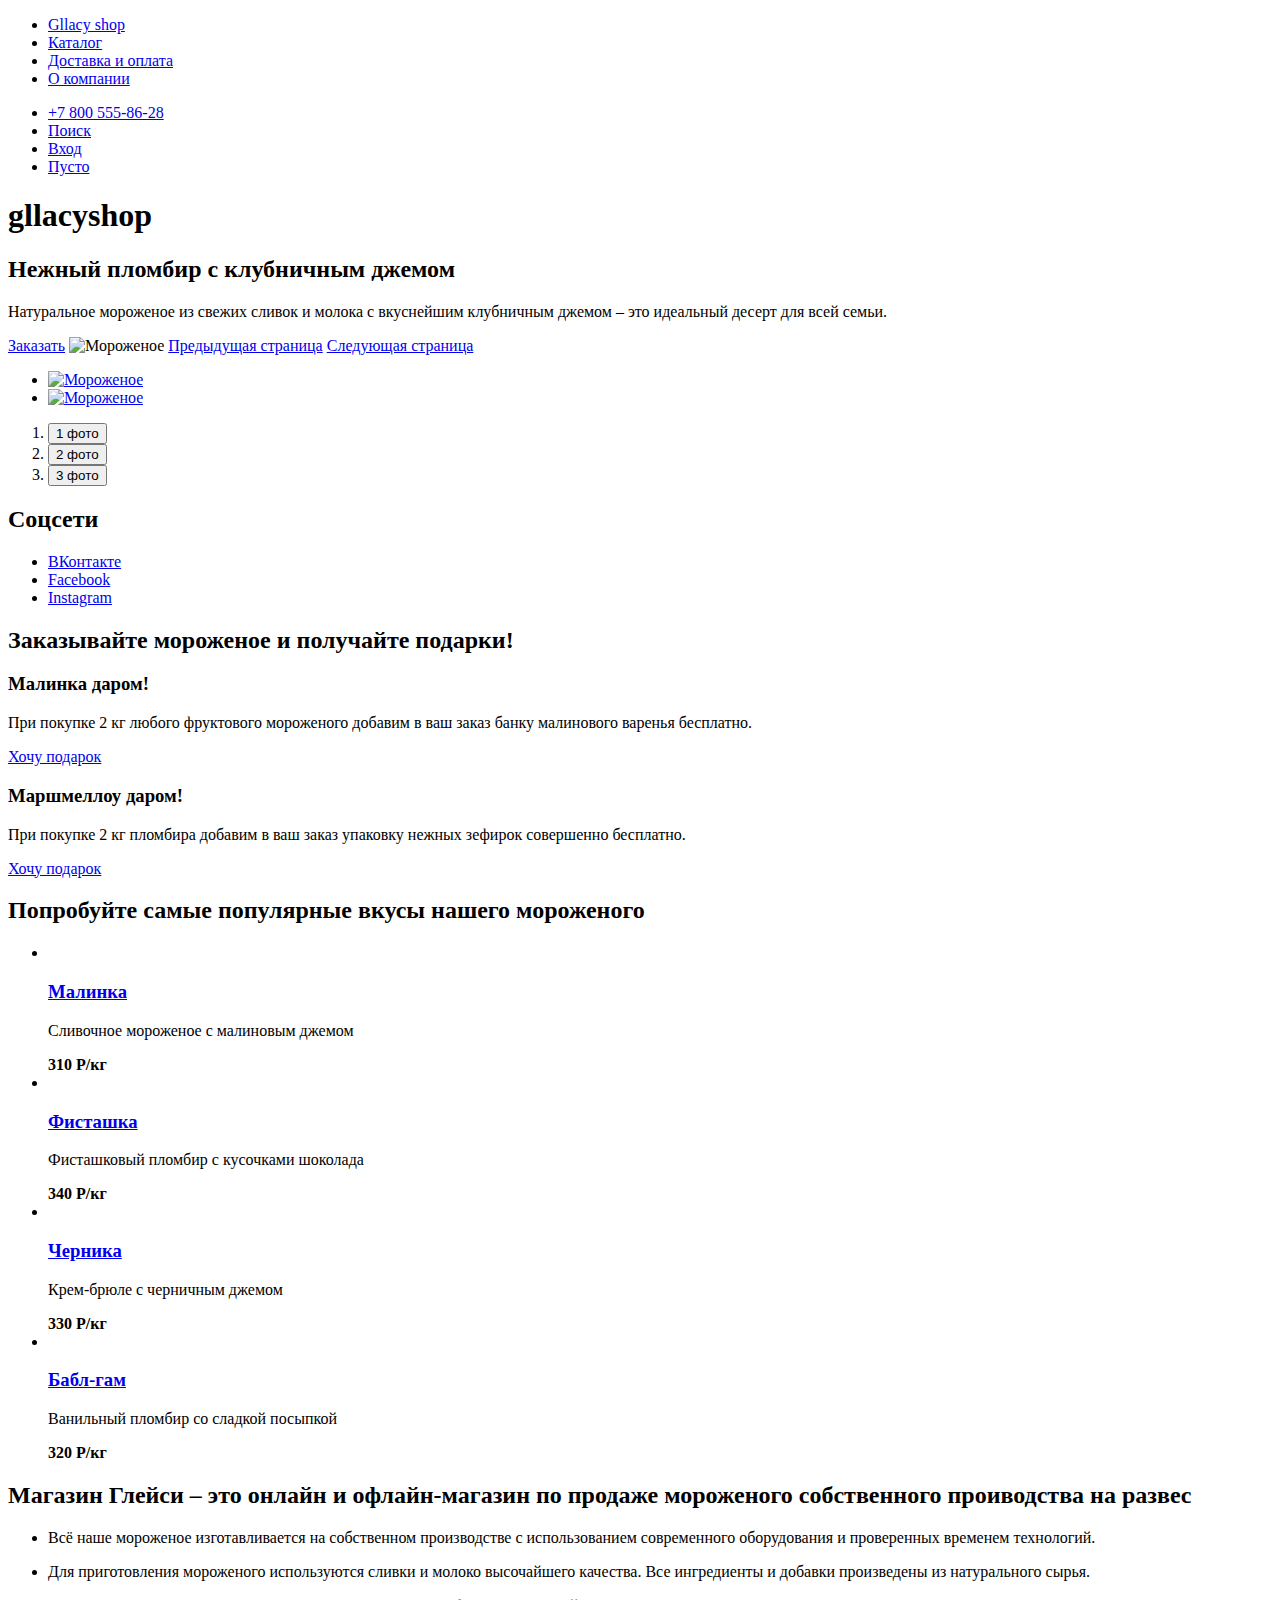
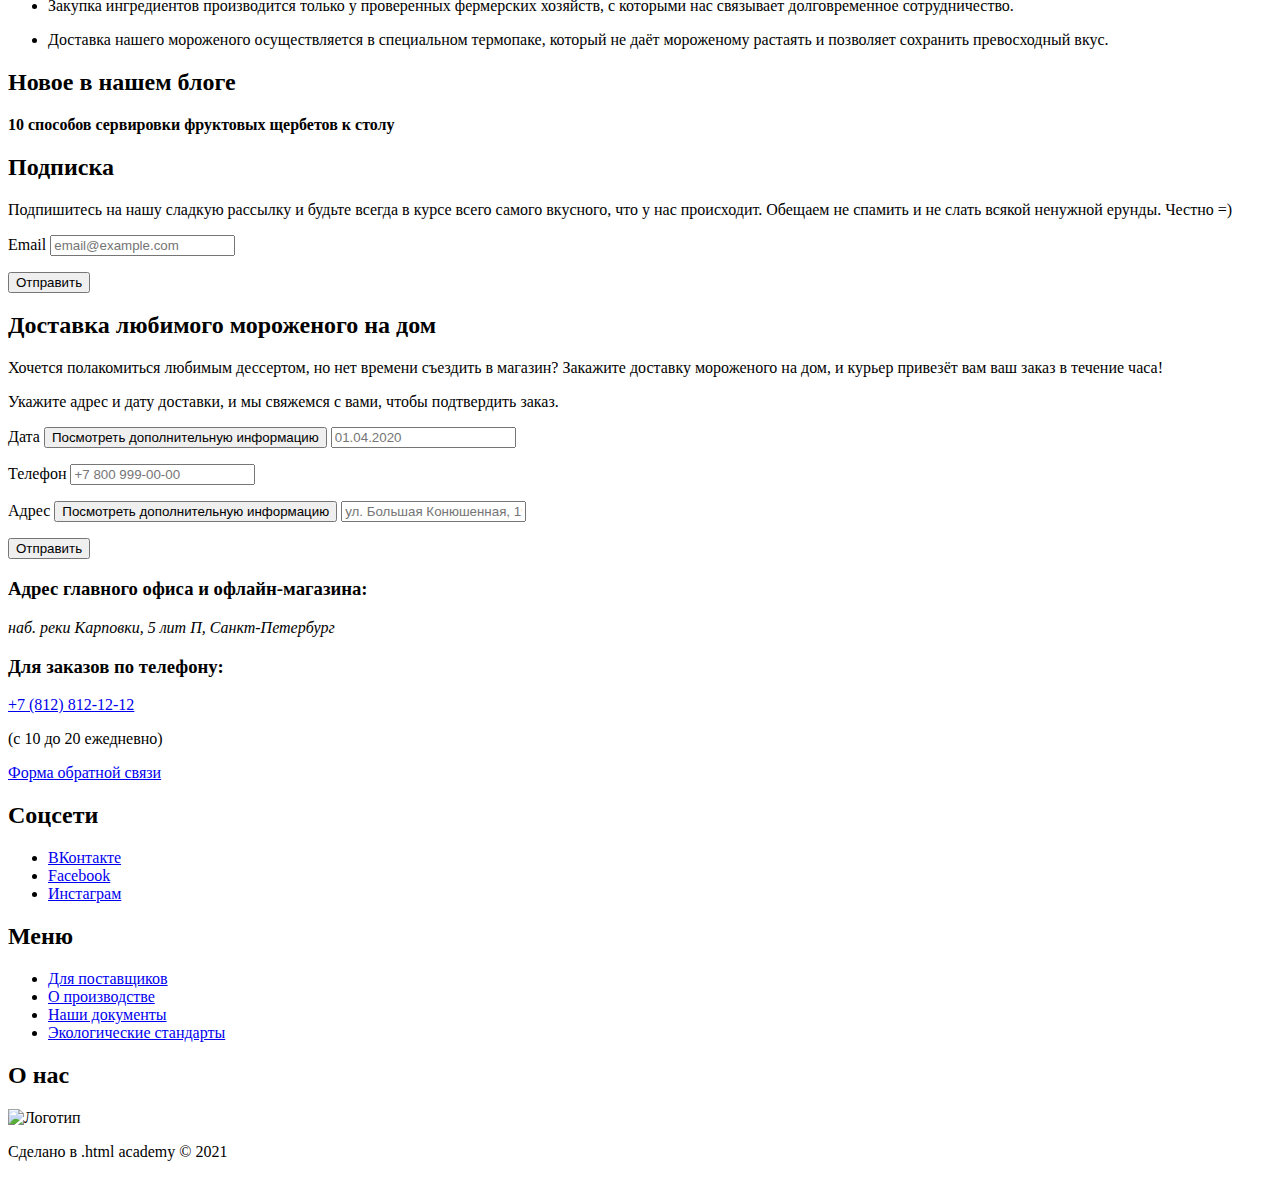
==== index.html @ 8331c158 "Верстка главной страницы и страницы каталога" ====
<!DOCTYPE html>
<html lang="ru">
<head>
	<meta charset="utf-8" />
	<title>Gllacy shop</title>
</head>

<body>
<header class="page-header">
	<nav class="navigation">
		<ul class="navigation-list">
			<li class="navigation-item">
				<a class="navigation-link-main" href="gllacyshop.html">Gllacy shop</a>
			</li>
			<li class="navigation-item">
				<a class="navigation-link" href="catalog.html">Каталог</a>
			</li>
			<li class="navigation-item">
				<a class="navigation-link" href="deliverypay.html">Доставка и оплата</a>
			</li>
			<li class="navigation-item">
				<a class="navigation-link" href="about.html">О компании</a>
			</li>
		</ul>

		<ul class="navigation-list navigation-user">
			<li class="navigation-item">
				<a class="contacs-phone" href="tel:78005558628">+7 800 555-86-28</a>
			</li>
			<li class="navigation-item">
				<a class="navigation-link" href="#"
				><span class="visually-hidden">Поиск</span></a>
			</li>
			<li class="navigation-item">
				<a class="navigation-link" href="#">Вход</a>
			</li>
			<li class="navigation-item">
				<a class="navigation-link" href="#">Пусто</a>
			</li>
		</ul>
	</nav>
</header>

<main class="main-index">
	<h1 class="visially-hidden">gllacyshop</h1>
	<section class="slider">
		<h2 class="slider-name">Нежный пломбир с клубничным джемом</h2>
		<p class="slider-description">
			Натуральное мороженое из свежих сливок и молока с вкуснейшим
			клубничным джемом – это идеальный десерт для всей семьи.
		</p>
		<a class="button-order" href="#">Заказать</a>

		<img class="slider-image" src="" alt="Мороженое"/>
		<a class="pagination-link-prev" href="#"><span class="visually-hidden">Предыдущая страница</span></a>
		<a class="pagination-link-next" href="#"><span class="visually-hidden">Следующая страница</span></a>
		<ul class="products">
			<li class="products-item">
				<a class="products-card-link" href="product.html">
					<img class="product-card-image" src="" alt="Мороженое" />
				</a>
			</li>
			<li class="products-item">
				<a class="products-card-link" href="product.html">
					<img class="product-card-image" src="" alt="Мороженое" />
				</a>
			</li>
		</ul>
		<ol class="slider-pagination">
			<li class="slider-pagination-item">
				<button
					class="slider-pagination-button slider-pagination-button-current"
					type="button">
					<span class="visually-hidden">1 фото</span>
				</button>
			</li>
			<li class="slider-pagination-item">
				<button class="slider-pagination-button" type="button">
					<span class="visually-hidden">2 фото</span>
				</button>
			</li>
			<li class="slider-pagination-item">
				<button class="slider-pagination-button" type="button">
					<span class="visually-hidden">3 фото</span>
				</button>
			</li>
		</ol>
	</section>

	<section class="social">
		<h2 class="visually-hidden">Соцсети</h2>
		<ul class="social-list">
			<li class="social-item">
				<a class="button" href="#">
					<span class="visually-hidden">ВКонтакте</span>
				</a>
			</li>
			<li class="social-item">
				<a class="button" href="#">
					<span class="visually-hidden">Facebook</span>
				</a>
			</li>
			<li class="social-item">
				<a class="button" href="#">
					<span class="visually-hidden">Instagram</span>
				</a>
			</li>
		</ul>
	</section>


	<section class="first-gift">
		<h2 class="banner-name">Заказывайте мороженое и получайте подарки!</h2>
		<h3 class="first-gift-name">Малинка даром!</h3>
		<p class="first-gift-description">
			При покупке 2 кг любого фруктового мороженого добавим в ваш заказ
			банку малинового варенья бесплатно.
		</p>
		<a class="first-gift-button" href="#">Хочу подарок</a>
	</section>
	<section class="second-gift">
		<h3 class="second-gift-name">Маршмеллоу даром!</h3>
		<p class="second-gift-description">
			При покупке 2 кг пломбира добавим в ваш заказ упаковку нежных зефирок
			совершенно бесплатно.
		</p>
		<a class="second-gift-button" href="#">Хочу подарок</a>
	</section>
	<section class="product-list">
		<h2 class="banner-name">
			Попробуйте самые популярные вкусы нашего мороженого
		</h2>
		<ul class="product-list">
			<li class="product-thing">
				<a class="product-thing-link" href="product.html">
					<img class="product-thing-image" src="" alt="">
					<h3 class="product-thing-item">Малинка</h3>
				</a>
				<a class="product-to-buy" href=""></a>
				<p class="product-thing-description">
					Сливочное мороженое с малиновым джемом
				</p>
				<b class="product-thing-price">310 Р/кг</b>
			</li>
			<li class="product-thing">
				<a class="product-thing-link" href="product.html">
					<img class="product-thing-image" src="" alt="">
					<h3 class="product-thing-item">Фисташка</h3>
				</a>
				<a class="product-to-buy" href=""></a>
				<p class="product-thing-description">
					Фисташковый пломбир с кусочками шоколада
				</p>
				<b class="product-thing-price">340 Р/кг</b>
			</li>
			<li class="product-thing">
				<a class="product-thing-link" href="product.html">
					<img class="product-thing-image" src="" alt="">
					<h3 class="product-thing-item">Черника</h3>
				</a>
				<a class="product-to-buy" href=""></a>
				<p class="product-thing-description">
					Крем-брюле с черничным джемом
				</p>
				<b class="product-thing-price">330 Р/кг</b>
			</li>
			<li class="product-thing">
				<a class="product-thing-link" href="product.html">
					<img class="product-thing-image" src="" alt="">
					<h3 class="product-thing-item">Бабл-гам</h3 >
				</a>
				<a class="product-to-buy" href=""></a>
				<p class="product-thing-description">
					Ванильный пломбир со сладкой посыпкой
				</p>
				<b class="product-thing-price">320 Р/кг</b>
			</li>
		</ul>
	</section>

	<section class="advantages">
		<h2 class="banner-name">
			Магазин Глейси – это онлайн и офлайн-магазин по продаже мороженого
			собственного проиводства на развес
		</h2>
		<ul class="advantages-list">
			<li class="advantages-item">
				<p class="advantages-description">
					Всё наше мороженое изготавливается на собственном производстве с
					использованием современного оборудования и проверенных временем
					технологий.
				</p>
			</li>
			<li class="advantages-item">
				<p class="advantages-description">
					Для приготовления мороженого используются сливки и молоко
					высочайшего качества. Все ингредиенты и добавки произведены из
					натурального сырья.
				</p>
			</li>
			<li class="advantages-item">
				<p class="advantages-description">
					Закупка ингредиентов производится только у проверенных фермерских
					хозяйств, с которыми нас связывает долговременное сотрудничество.
				</p>
			</li>
			<li class="advantages-item">
				<p class="advantages-description">
					Доставка нашего мороженого осуществляется в специальном термопаке,
					который не даёт мороженому растаять и позволяет сохранить
					превосходный вкус.
				</p>
			</li>
		</ul>
	</section>
	<section class="news">
		<h2 class="news-name">Новое в нашем блоге</h2>
		<b class="news-example">10 способов сервировки фруктовых щербетов к столу</b>
	</section>
	<section class="subscription">
		<h2 class="visually-hidden">Подписка</h2>
		<p class="subscription-description">
			Подпишитесь на нашу сладкую рассылку и будьте всегда в курсе всего
			самого вкусного, что у нас происходит. Обещаем не спамить и не слать
			всякой ненужной ерунды. Честно =)
		</p>
		<form
			class="subscription-form"
			action="https://echo.htmlacademy.ru/"
			method="post">
			<p class="subscription-email">
				<label class="visually-hidden" for="subscription-email">Email</label>
				<input
					class="field"
					placeholder="email@example.com"
					type="email"
					name="subscription-email"
					id="subscription-email"
					required/>
			</p>
			<button class="button subscription-button" type="submit">
				<span class="visually-hidden">Отправить</span>
			</button>
		</form>
	</section>
	<section class="delivery">
		<h2 class="banner-name">Доставка любимого мороженого на дом</h2>
		<p class="delivery-description">
			Хочется полакомиться любимым дессертом, но нет времени съездить в
			магазин? Закажите доставку мороженого на дом, и курьер привезёт вам
			ваш заказ в течение часа!
		</p>
		<p class="delivery-form">
			Укажите адрес и дату доставки, и мы свяжемся с вами, чтобы подтвердить
			заказ.
		</p>
		<form
			class="appointment-form"
			action="https://echo.htmlacademy.ru/"
			method="post"></form>
		<p class="appointment-form-date">
          <span class="form-label form-label-icon">
            <label for="appointment-date"> Дата</label>
            <button class="info" type="button">
              <span class="visually-hidden">Посмотреть дополнительную информацию</span>
            </button>
          </span>
			<input
				type="text"
				id="appointment-date"
				name="appointment-date"
				placeholder="01.04.2020"/>
		</p>
		<p class="appointment-form-phone">
			<label for="appointment-phone"> Телефон </label>
			<input
				type="text"
				id="appointment-phone"
				name="appointment-phone"
				placeholder="+7 800 999-00-00"/>
		</p>
		<p class="appointment-form-address">
          <span class="form-label form-label-icon">
            <label for="appointment-address"> Адрес</label>
            <button class="info" type="button">
              <span class="visually-hidden">Посмотреть дополнительную информацию</span>
            </button>
          </span>
			<input
				type="text"
				id="appointment-address"
				name="appointment-address"
				placeholder="ул. Большая Конюшенная, 19/8"/>
		</p>
		<button class="button" type="submit">Отправить</button>
	</section>
	<section class="contacts">
		<h3 class="banner-name">Адрес главного офиса и офлайн-магазина:</h3>
		<address class="contacts-address">
			<p class="contacts-address-text">
				наб. реки Карповки, 5 лит П, Санкт-Петербург
			</p>
		</address>
		<h3 class="contacts-phone">Для заказов по телефону:</h3>
		<a class="contacts-phone" href="tel:+78128121212">+7 (812) 812-12-12</a>
		<p class="contacts-phone-time">(с 10 до 20 ежедневно)</p>
		<a class="button button-feedback" href="#">Форма обратной связи</a>
	</section>
</main>

<footer class="page-footer">
	<section class="footer-social">
		<h2 class="visially-hidden">Соцсети</h2>
		<ul class="footer-social-list">
			<li class="footer-social-item">
				<a class="button" href="#">
					<span class="visually-hidden">ВКонтакте</span>
				</a>
			</li>
			<li class="footer-social-item">
				<a class="button" href="#">
					<span class="visually-hidden">Facebook</span>
				</a>
			</li>
			<li class="footer-social-item">
				<a class="button" href="#">
					<span class="visually-hidden">Инстаграм</span>
				</a>
			</li>
		</ul>
	</section>
	<section class="footer-menu">
		<h2 class="visially-hidden">Меню</h2>
		<ul class="footer-menu-list">
			<li class="footer-menu-item">
				<a class="footer-menu-link" href="#">Для поставщиков</a>
			</li>
			<li class="footer-menu-item">
				<a class="footer-menu-link" href="#">О производстве</a>
			</li>
			<li class="footer-menu-item">
				<a class="footer-menu-link" href="#">Наши документы</a>
			</li>
			<li class="footer-menu-item">
				<a class="footer-menu-link" href="#">Экологические стандарты</a>
			</li>
		</ul>
	</section>
	<section class="about">
		<h2 class="visially-hidden">О нас</h2>
		<img class="about-logo" src="image.svg" alt="Логотип">
		<p class="about-text">Сделано в .html academy © 2021</p>
	</section>
</footer>
</body>
</html>
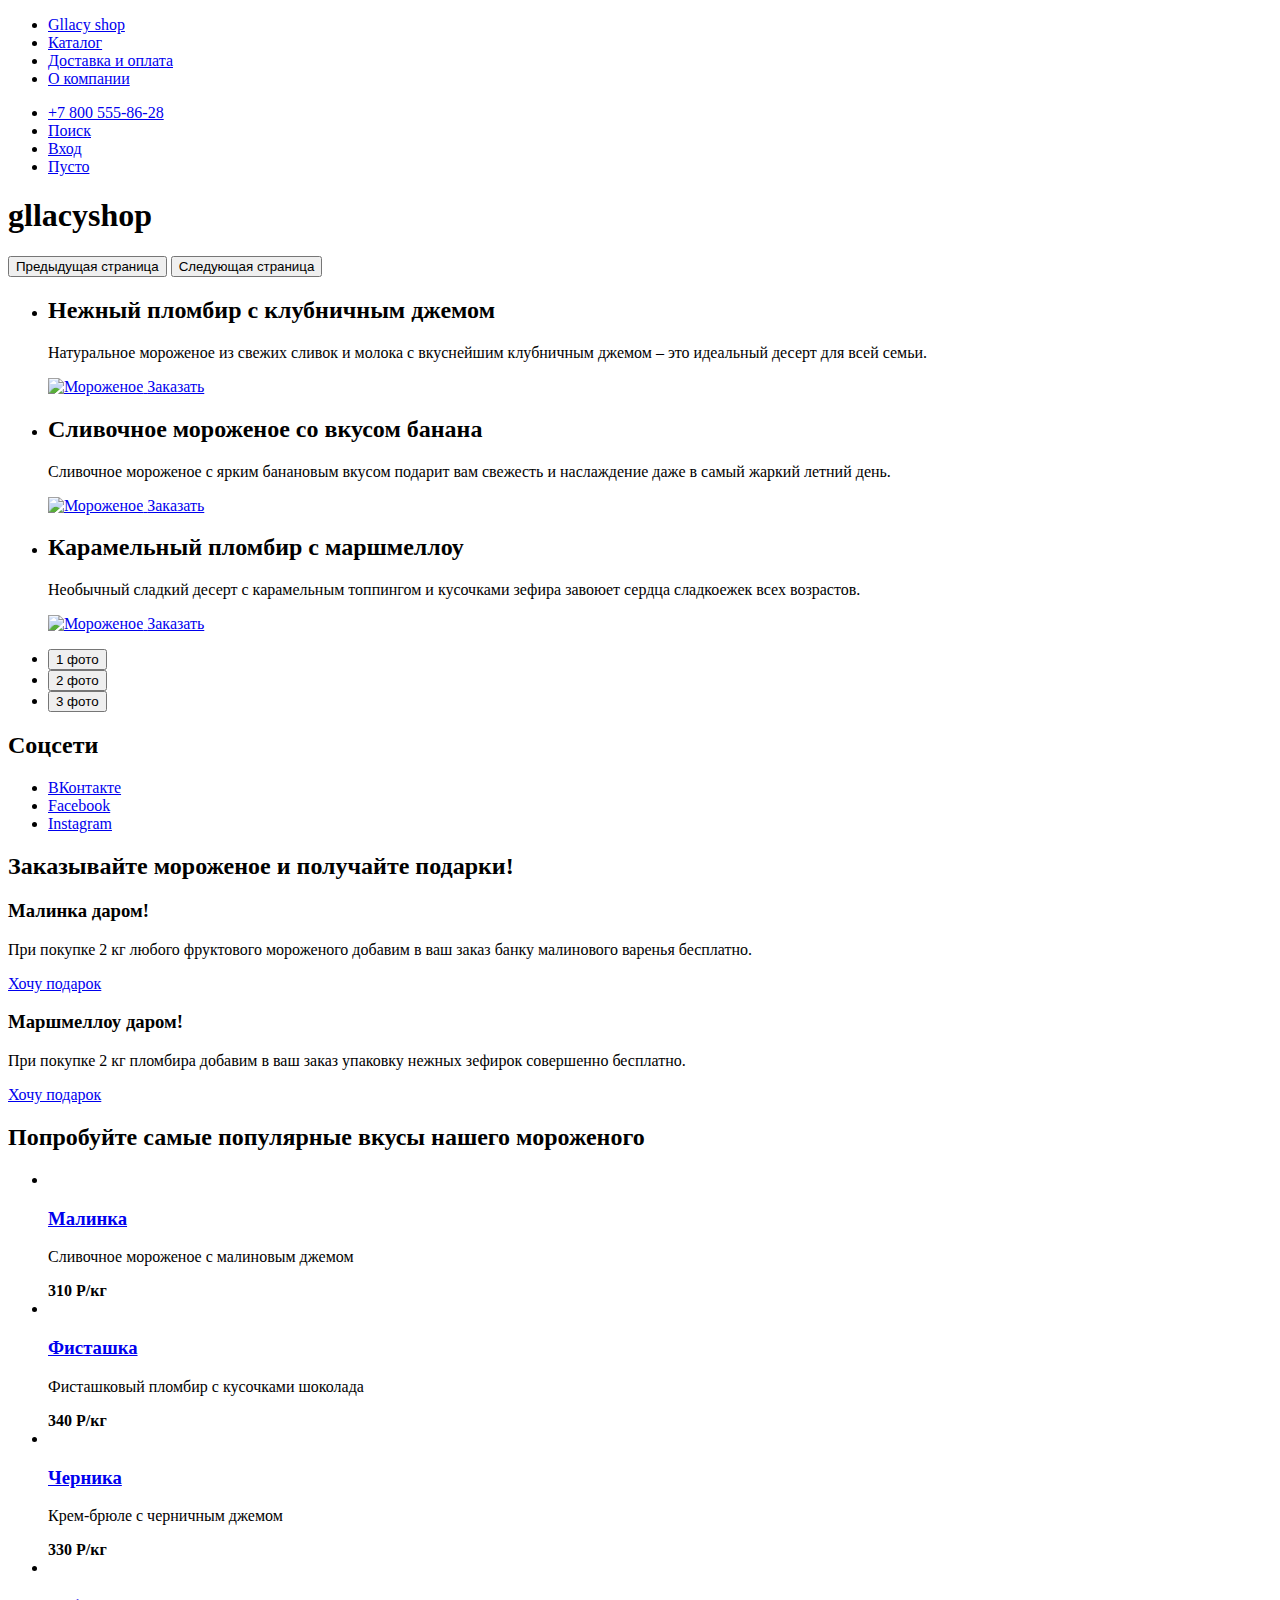
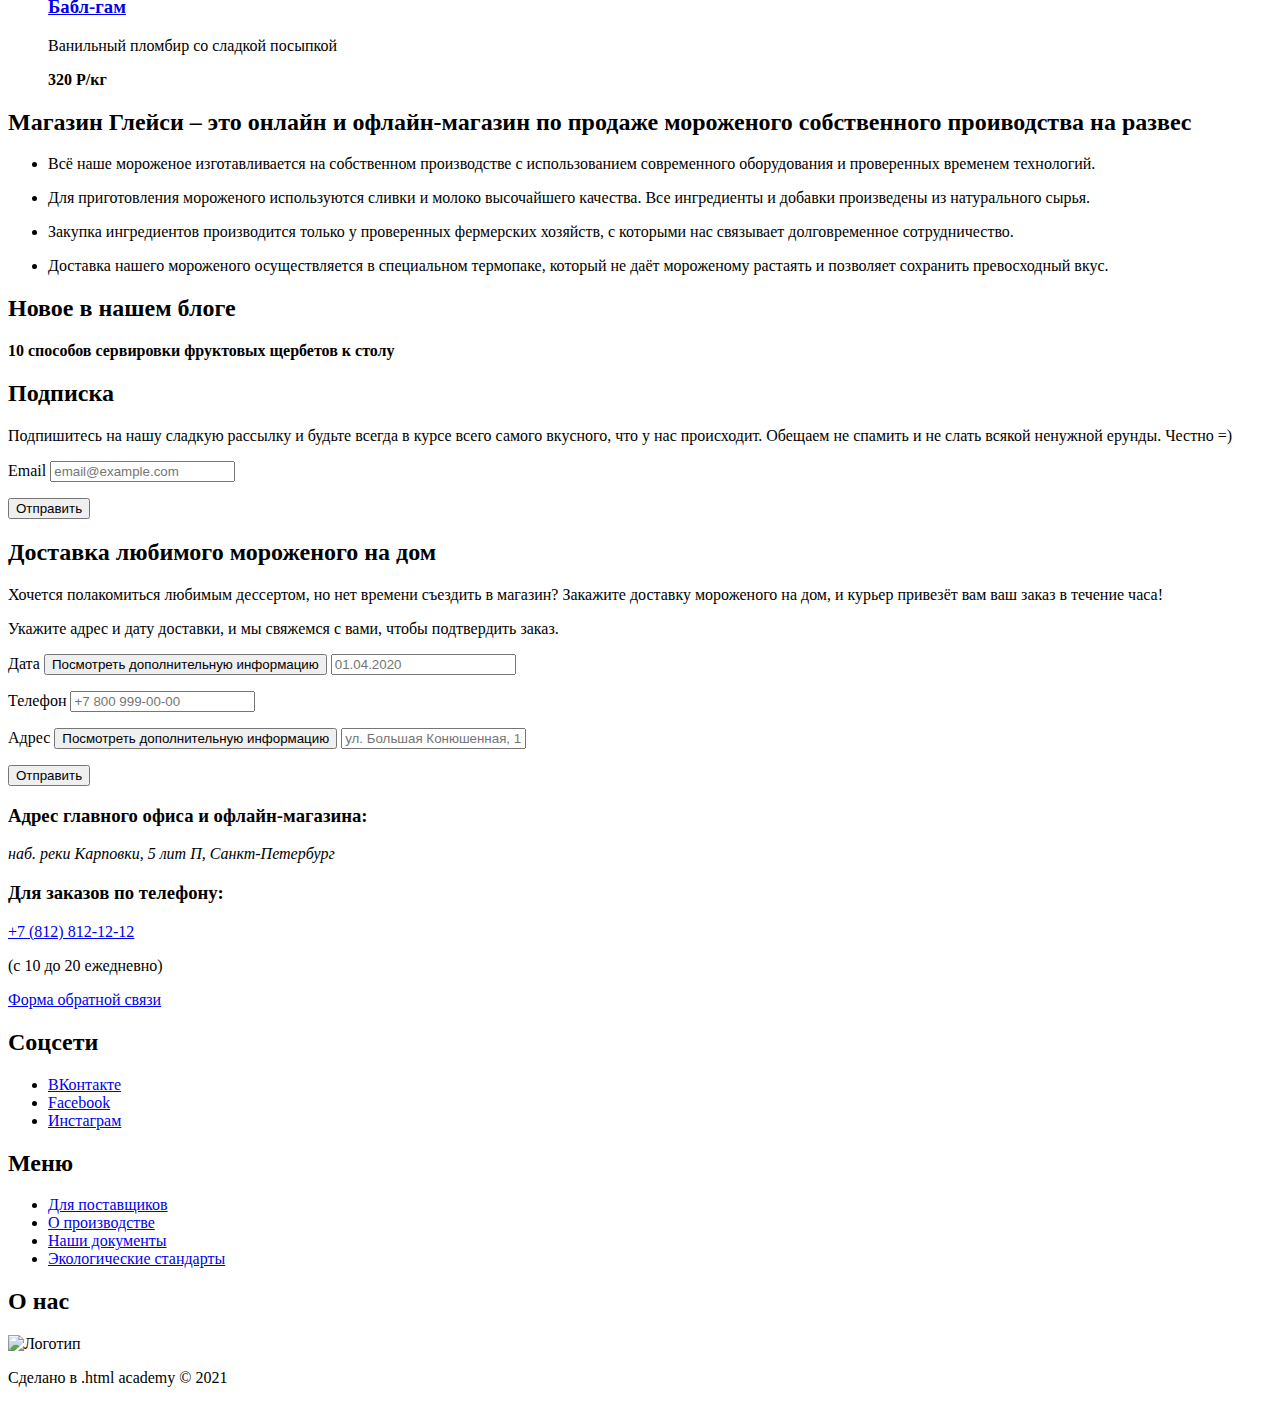
==== commit 576f98f1: "First commit" ====
--- a/index.html
+++ b/index.html
@@ -44,29 +44,42 @@
 <main class="main-index">
 	<h1 class="visially-hidden">gllacyshop</h1>
 	<section class="slider">
-		<h2 class="slider-name">Нежный пломбир с клубничным джемом</h2>
-		<p class="slider-description">
-			Натуральное мороженое из свежих сливок и молока с вкуснейшим
-			клубничным джемом – это идеальный десерт для всей семьи.
-		</p>
-		<a class="button-order" href="#">Заказать</a>
-
-		<img class="slider-image" src="" alt="Мороженое"/>
-		<a class="pagination-link-prev" href="#"><span class="visually-hidden">Предыдущая страница</span></a>
-		<a class="pagination-link-next" href="#"><span class="visually-hidden">Следующая страница</span></a>
+		<button class="pagination-link-prev"><span class="visually-hidden">Предыдущая страница</span></button>
+		<button class="pagination-link-next"><span class="visually-hidden">Следующая страница</span></button>
 		<ul class="products">
 			<li class="products-item">
+				<h2 class="slider-name">Нежный пломбир с клубничным джемом</h2>
+				<p class="slider-description">
+					Натуральное мороженое из свежих сливок и молока с вкуснейшим
+					клубничным джемом – это идеальный десерт для всей семьи.
+				</p>
+				<a class="products-card-link" href="product.html">
+					<img class="slider-image" src="" alt="Мороженое"/>
+				</a>
+				<a class="button-order" href="#">Заказать</a>
+			</li>
+			<li class="products-item">
+				<h2 class="visially-hidden">Сливочное мороженое со вкусом банана</h2>
+				<p class="visially-hidden">
+					Сливочное мороженое с ярким банановым вкусом подарит вам свежесть и наслаждение даже в самый жаркий летний день. 
+				</p>
 				<a class="products-card-link" href="product.html">
 					<img class="product-card-image" src="" alt="Мороженое" />
 				</a>
+				<a class="button-order" href="#">Заказать</a>
 			</li>
 			<li class="products-item">
+				<h2 class="visially-hidden">Карамельный пломбир с маршмеллоу</h2>
+				<p class="visially-hidden">
+					Необычный сладкий десерт с карамельным топпингом и кусочками зефира завоюет сердца сладкоежек всех возрастов.
+				</p>
 				<a class="products-card-link" href="product.html">
 					<img class="product-card-image" src="" alt="Мороженое" />
 				</a>
-			</li>
-		</ul>
-		<ol class="slider-pagination">
+				<a class="button-order" href="#">Заказать</a>
+			</li>
+		</ul>
+		<ul class="slider-pagination">
 			<li class="slider-pagination-item">
 				<button
 					class="slider-pagination-button slider-pagination-button-current"
@@ -84,7 +97,7 @@
 					<span class="visually-hidden">3 фото</span>
 				</button>
 			</li>
-		</ol>
+		</ul>
 	</section>
 
 	<section class="social">
@@ -109,7 +122,8 @@
 	</section>
 
 
-	<section class="first-gift">
+	<section class="gifts">
+		<div>
 		<h2 class="banner-name">Заказывайте мороженое и получайте подарки!</h2>
 		<h3 class="first-gift-name">Малинка даром!</h3>
 		<p class="first-gift-description">
@@ -124,9 +138,8 @@
 			При покупке 2 кг пломбира добавим в ваш заказ упаковку нежных зефирок
 			совершенно бесплатно.
 		</p>
-		<a class="second-gift-button" href="#">Хочу подарок</a>
-	</section>
-	<section class="product-list">
+		<a class="second-gift-button" href="#">Хочу подарок</a></div>
+		<div>
 		<h2 class="banner-name">
 			Попробуйте самые популярные вкусы нашего мороженого
 		</h2>
@@ -176,6 +189,7 @@
 				<b class="product-thing-price">320 Р/кг</b>
 			</li>
 		</ul>
+		</div>
 	</section>
 
 	<section class="advantages">
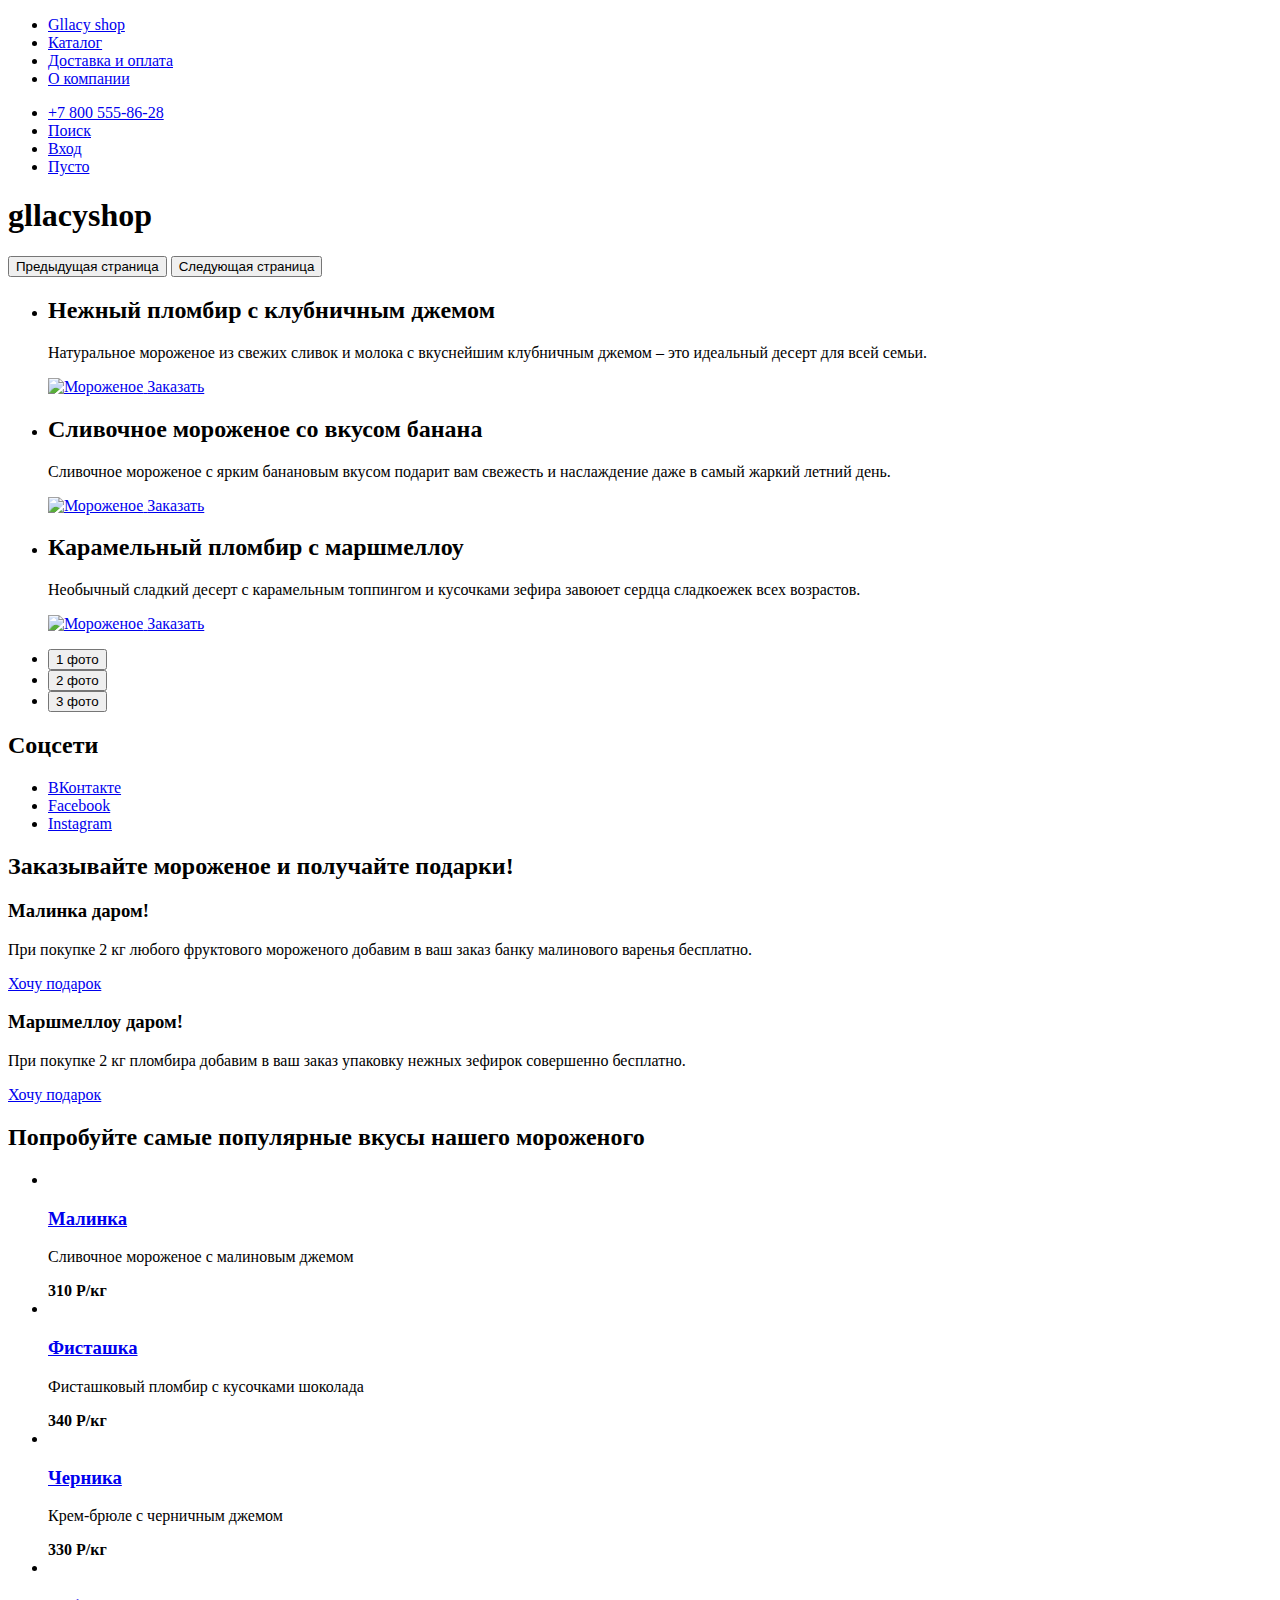
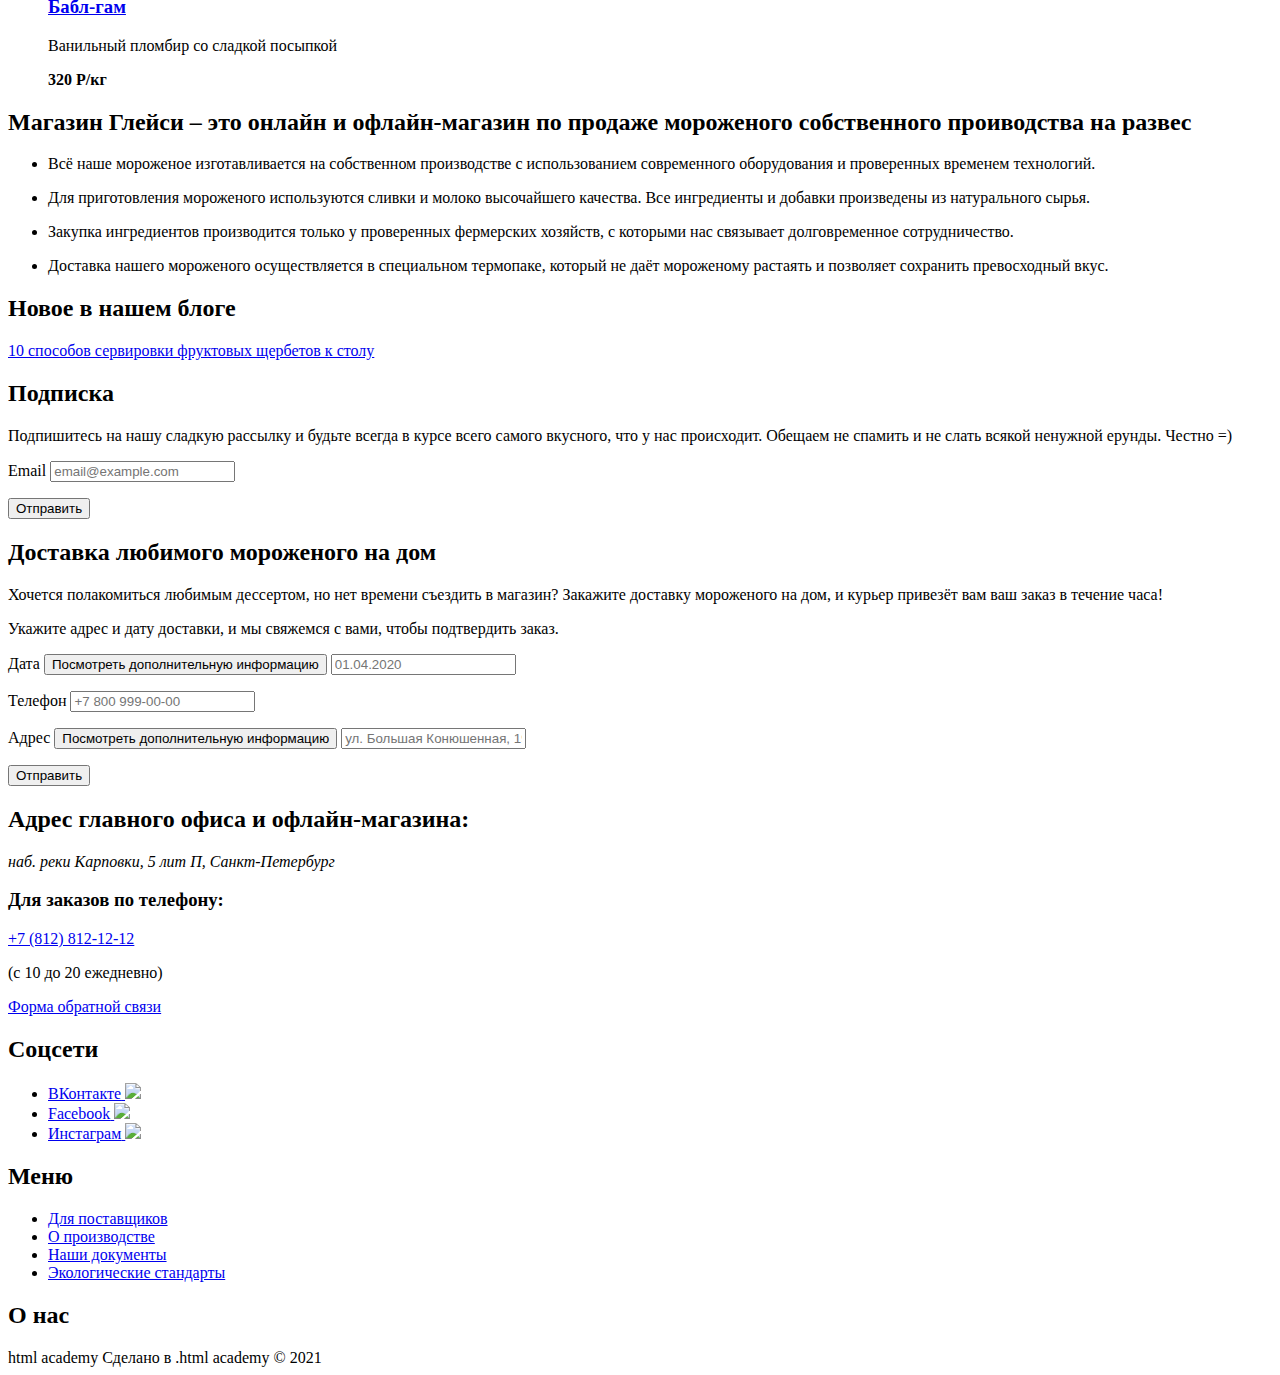
==== commit 65cd98f1: "Поправила ошибки" ====
--- a/index.html
+++ b/index.html
@@ -123,8 +123,8 @@
 
 
 	<section class="gifts">
+		<h2 class="banner-name">Заказывайте мороженое и получайте подарки!</h2>
 		<div>
-		<h2 class="banner-name">Заказывайте мороженое и получайте подарки!</h2>
 		<h3 class="first-gift-name">Малинка даром!</h3>
 		<p class="first-gift-description">
 			При покупке 2 кг любого фруктового мороженого добавим в ваш заказ
@@ -138,7 +138,8 @@
 			При покупке 2 кг пломбира добавим в ваш заказ упаковку нежных зефирок
 			совершенно бесплатно.
 		</p>
-		<a class="second-gift-button" href="#">Хочу подарок</a></div>
+		<a class="second-gift-button" href="#">Хочу подарок</a>
+	   </div>
 		<div>
 		<h2 class="banner-name">
 			Попробуйте самые популярные вкусы нашего мороженого
@@ -199,27 +200,27 @@
 		</h2>
 		<ul class="advantages-list">
 			<li class="advantages-item">
-				<p class="advantages-description">
+				<p>
 					Всё наше мороженое изготавливается на собственном производстве с
 					использованием современного оборудования и проверенных временем
 					технологий.
 				</p>
 			</li>
 			<li class="advantages-item">
-				<p class="advantages-description">
+				<p>
 					Для приготовления мороженого используются сливки и молоко
 					высочайшего качества. Все ингредиенты и добавки произведены из
 					натурального сырья.
 				</p>
 			</li>
 			<li class="advantages-item">
-				<p class="advantages-description">
+				<p>
 					Закупка ингредиентов производится только у проверенных фермерских
 					хозяйств, с которыми нас связывает долговременное сотрудничество.
 				</p>
 			</li>
 			<li class="advantages-item">
-				<p class="advantages-description">
+				<p>
 					Доставка нашего мороженого осуществляется в специальном термопаке,
 					который не даёт мороженому растаять и позволяет сохранить
 					превосходный вкус.
@@ -229,7 +230,7 @@
 	</section>
 	<section class="news">
 		<h2 class="news-name">Новое в нашем блоге</h2>
-		<b class="news-example">10 способов сервировки фруктовых щербетов к столу</b>
+		<a class="news-example" href="#">10 способов сервировки фруктовых щербетов к столу</a>
 	</section>
 	<section class="subscription">
 		<h2 class="visually-hidden">Подписка</h2>
@@ -273,48 +274,46 @@
 			action="https://echo.htmlacademy.ru/"
 			method="post"></form>
 		<p class="appointment-form-date">
-          <span class="form-label form-label-icon">
-            <label for="appointment-date"> Дата</label>
-            <button class="info" type="button">
-              <span class="visually-hidden">Посмотреть дополнительную информацию</span>
-            </button>
-          </span>
+			<span class="form-label form-label-icon">
+				<label for="appointment-date"> Дата</label>
+				<button class="info" type="button">
+					<span class="visually-hidden">Посмотреть дополнительную информацию</span>
+				</button>
+			</span>
 			<input
 				type="text"
 				id="appointment-date"
 				name="appointment-date"
 				placeholder="01.04.2020"/>
-		</p>
-		<p class="appointment-form-phone">
-			<label for="appointment-phone"> Телефон </label>
-			<input
+			</p>
+			<p class="appointment-form-phone">
+				<label for="appointment-phone"> Телефон </label>
+				<input
 				type="text"
 				id="appointment-phone"
 				name="appointment-phone"
 				placeholder="+7 800 999-00-00"/>
-		</p>
-		<p class="appointment-form-address">
-          <span class="form-label form-label-icon">
-            <label for="appointment-address"> Адрес</label>
-            <button class="info" type="button">
-              <span class="visually-hidden">Посмотреть дополнительную информацию</span>
-            </button>
-          </span>
-			<input
+			</p>
+			<p class="appointment-form-address">
+				<span class="form-label form-label-icon">
+					<label for="appointment-address"> Адрес</label>
+					<button class="info" type="button">
+						<span class="visually-hidden">Посмотреть дополнительную информацию</span>
+					</button>
+				</span>
+				<input
 				type="text"
 				id="appointment-address"
 				name="appointment-address"
 				placeholder="ул. Большая Конюшенная, 19/8"/>
-		</p>
-		<button class="button" type="submit">Отправить</button>
-	</section>
-	<section class="contacts">
-		<h3 class="banner-name">Адрес главного офиса и офлайн-магазина:</h3>
-		<address class="contacts-address">
-			<p class="contacts-address-text">
+			</p>
+			<button class="button" type="submit">Отправить</button>
+		</section>
+		<section class="contacts">
+			<h2 class="banner-name">Адрес главного офиса и офлайн-магазина:</h2>
+			<address class="contacts-address">
 				наб. реки Карповки, 5 лит П, Санкт-Петербург
-			</p>
-		</address>
+			</address>
 		<h3 class="contacts-phone">Для заказов по телефону:</h3>
 		<a class="contacts-phone" href="tel:+78128121212">+7 (812) 812-12-12</a>
 		<p class="contacts-phone-time">(с 10 до 20 ежедневно)</p>
@@ -329,16 +328,19 @@
 			<li class="footer-social-item">
 				<a class="button" href="#">
 					<span class="visually-hidden">ВКонтакте</span>
+					<img class="social-image" src="vk.svg">
 				</a>
 			</li>
 			<li class="footer-social-item">
 				<a class="button" href="#">
 					<span class="visually-hidden">Facebook</span>
+					<img class="social-image" src="fcbk.svg">
 				</a>
 			</li>
 			<li class="footer-social-item">
 				<a class="button" href="#">
 					<span class="visually-hidden">Инстаграм</span>
+					<img class="social-image" src="inst.svg">
 				</a>
 			</li>
 		</ul>
@@ -362,8 +364,8 @@
 	</section>
 	<section class="about">
 		<h2 class="visially-hidden">О нас</h2>
-		<img class="about-logo" src="image.svg" alt="Логотип">
-		<p class="about-text">Сделано в .html academy © 2021</p>
+		<a class="about-logo" src="image.svg" alt="Логотип">html academy</a>
+		<a class="about-text">Сделано в .html academy © 2021</a>
 	</section>
 </footer>
 </body>
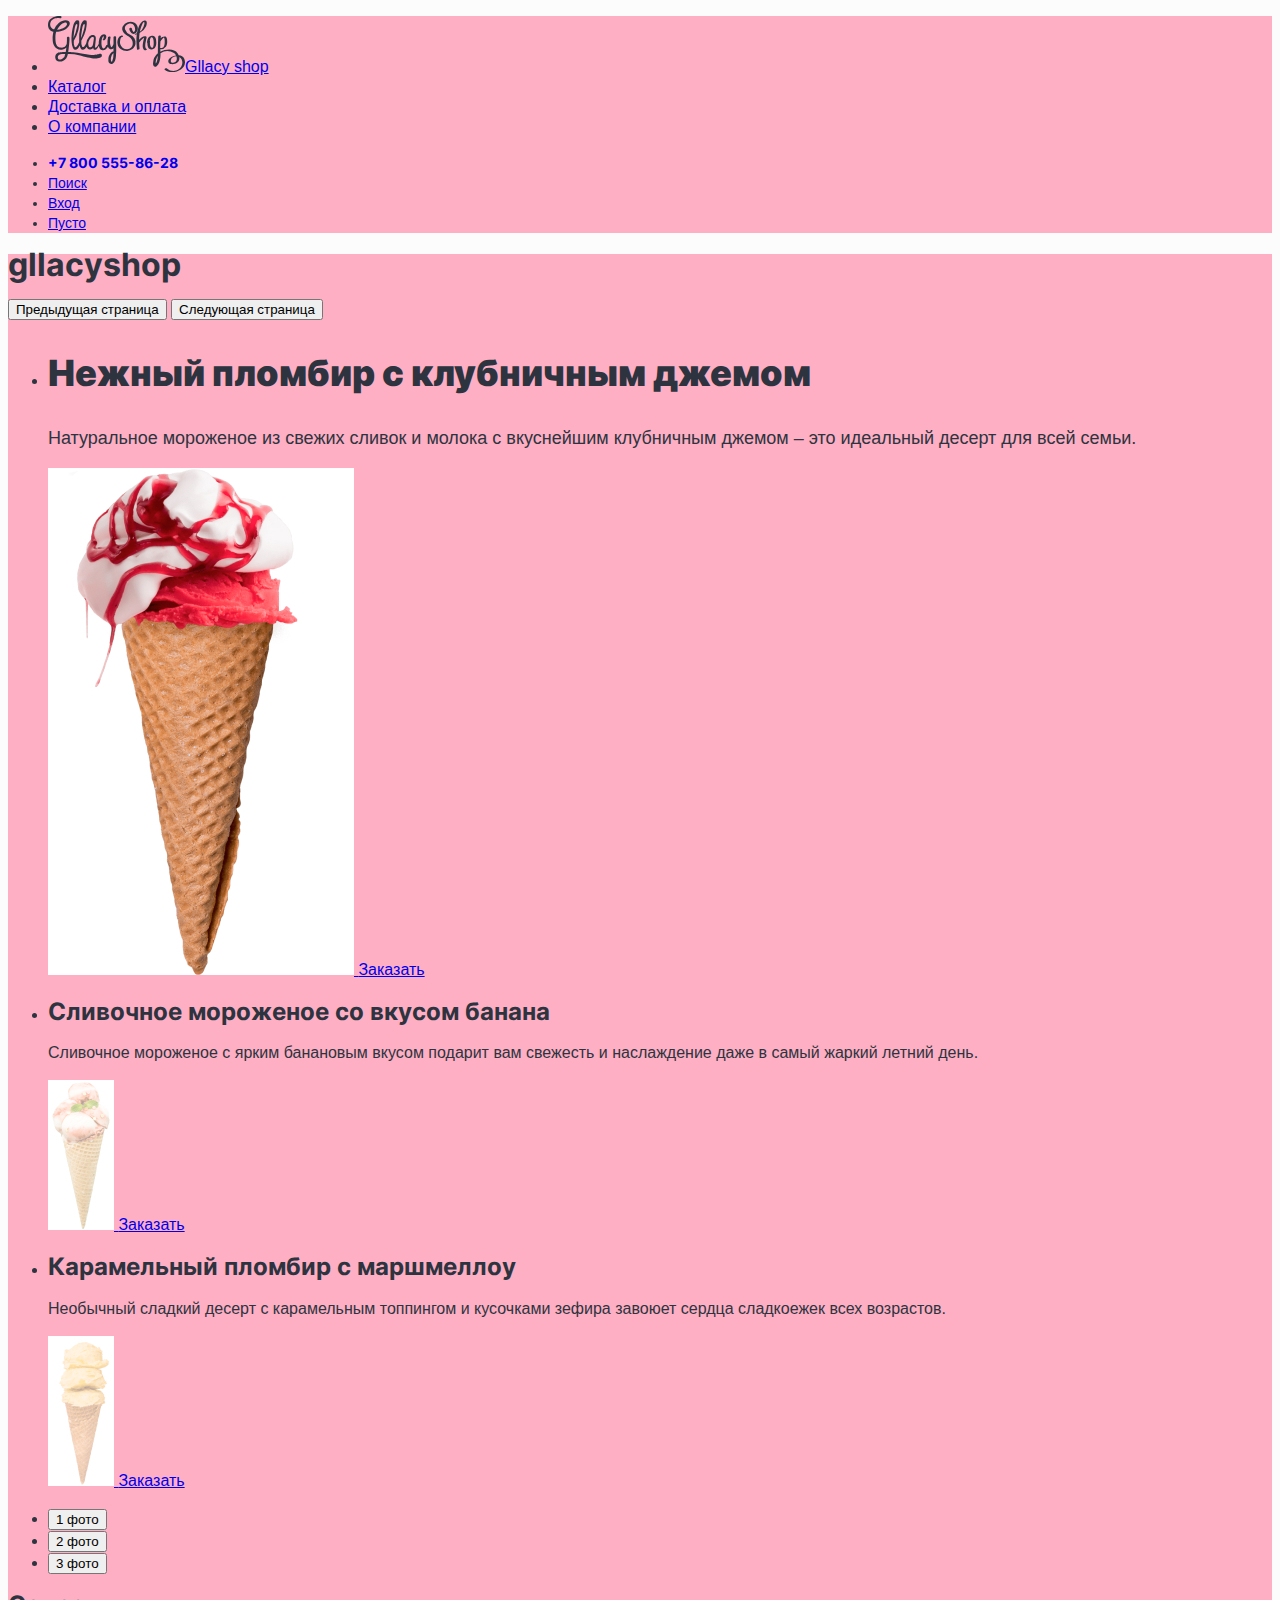
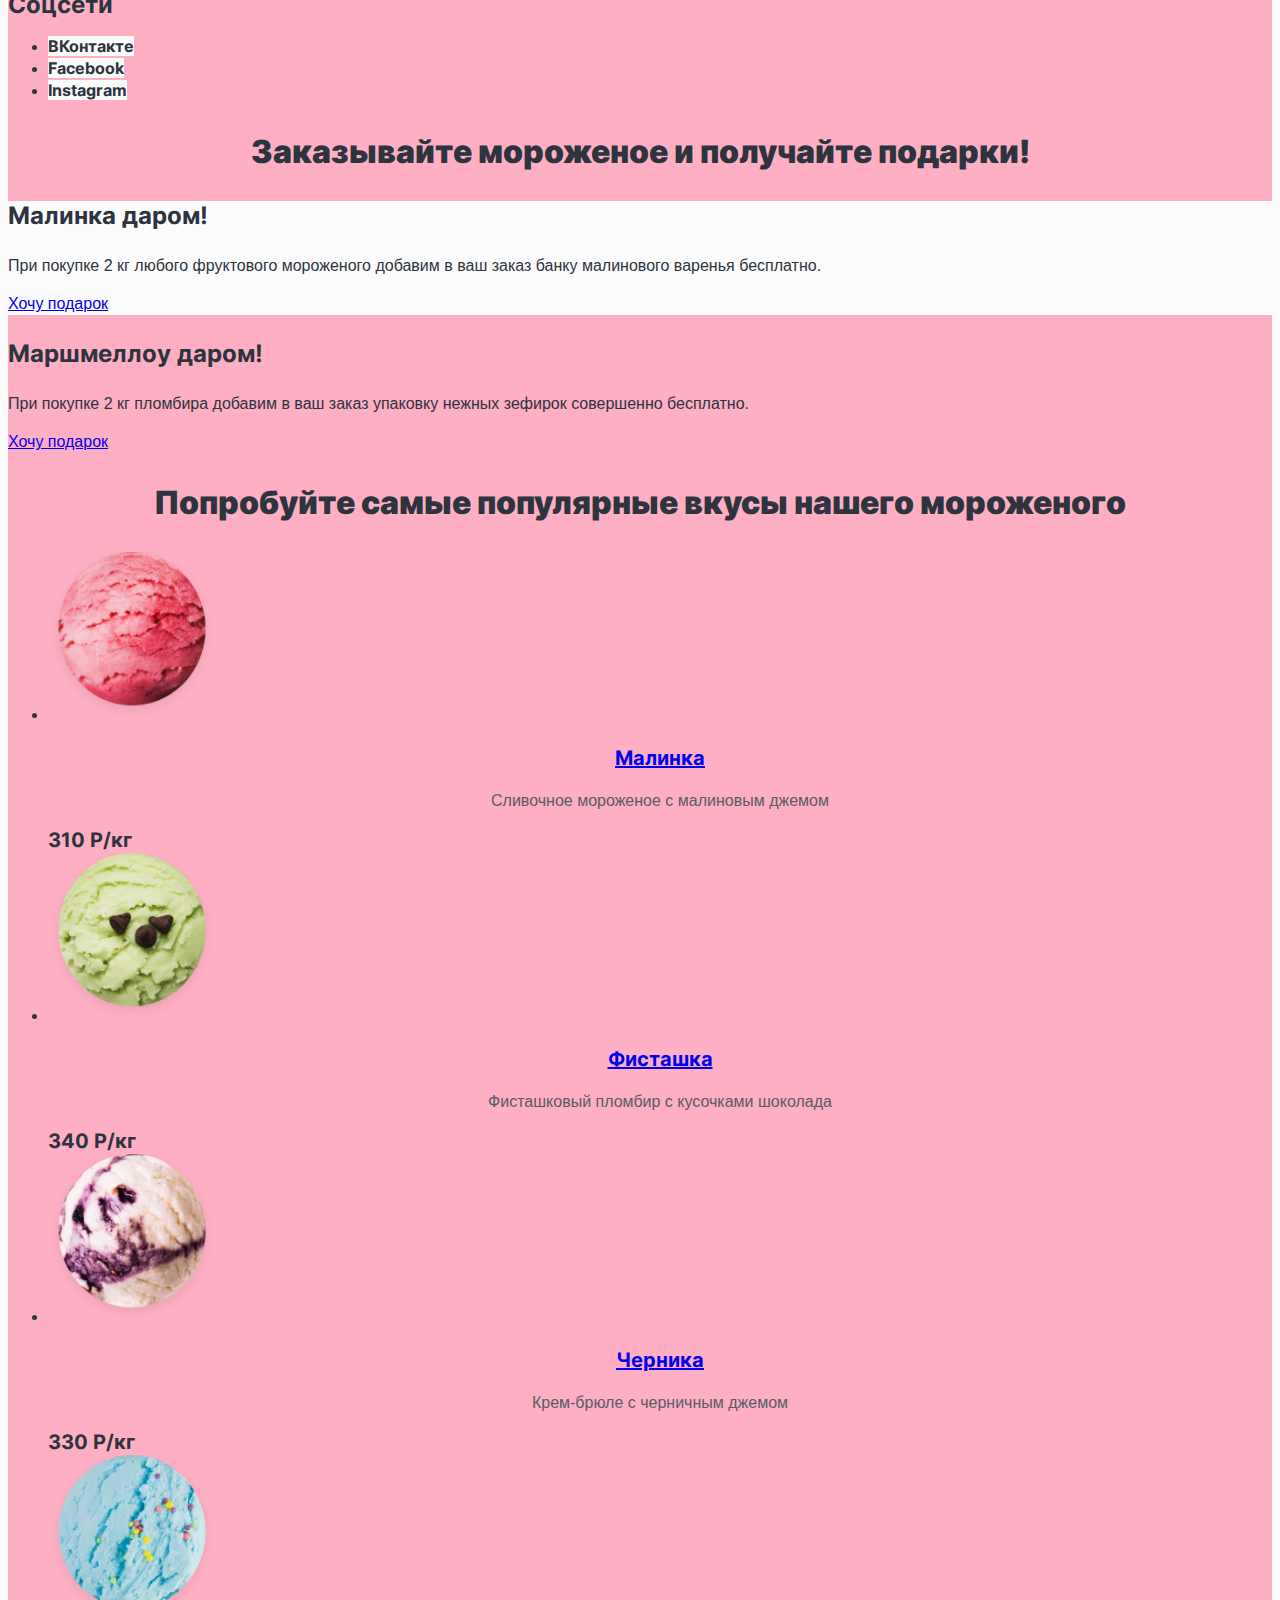
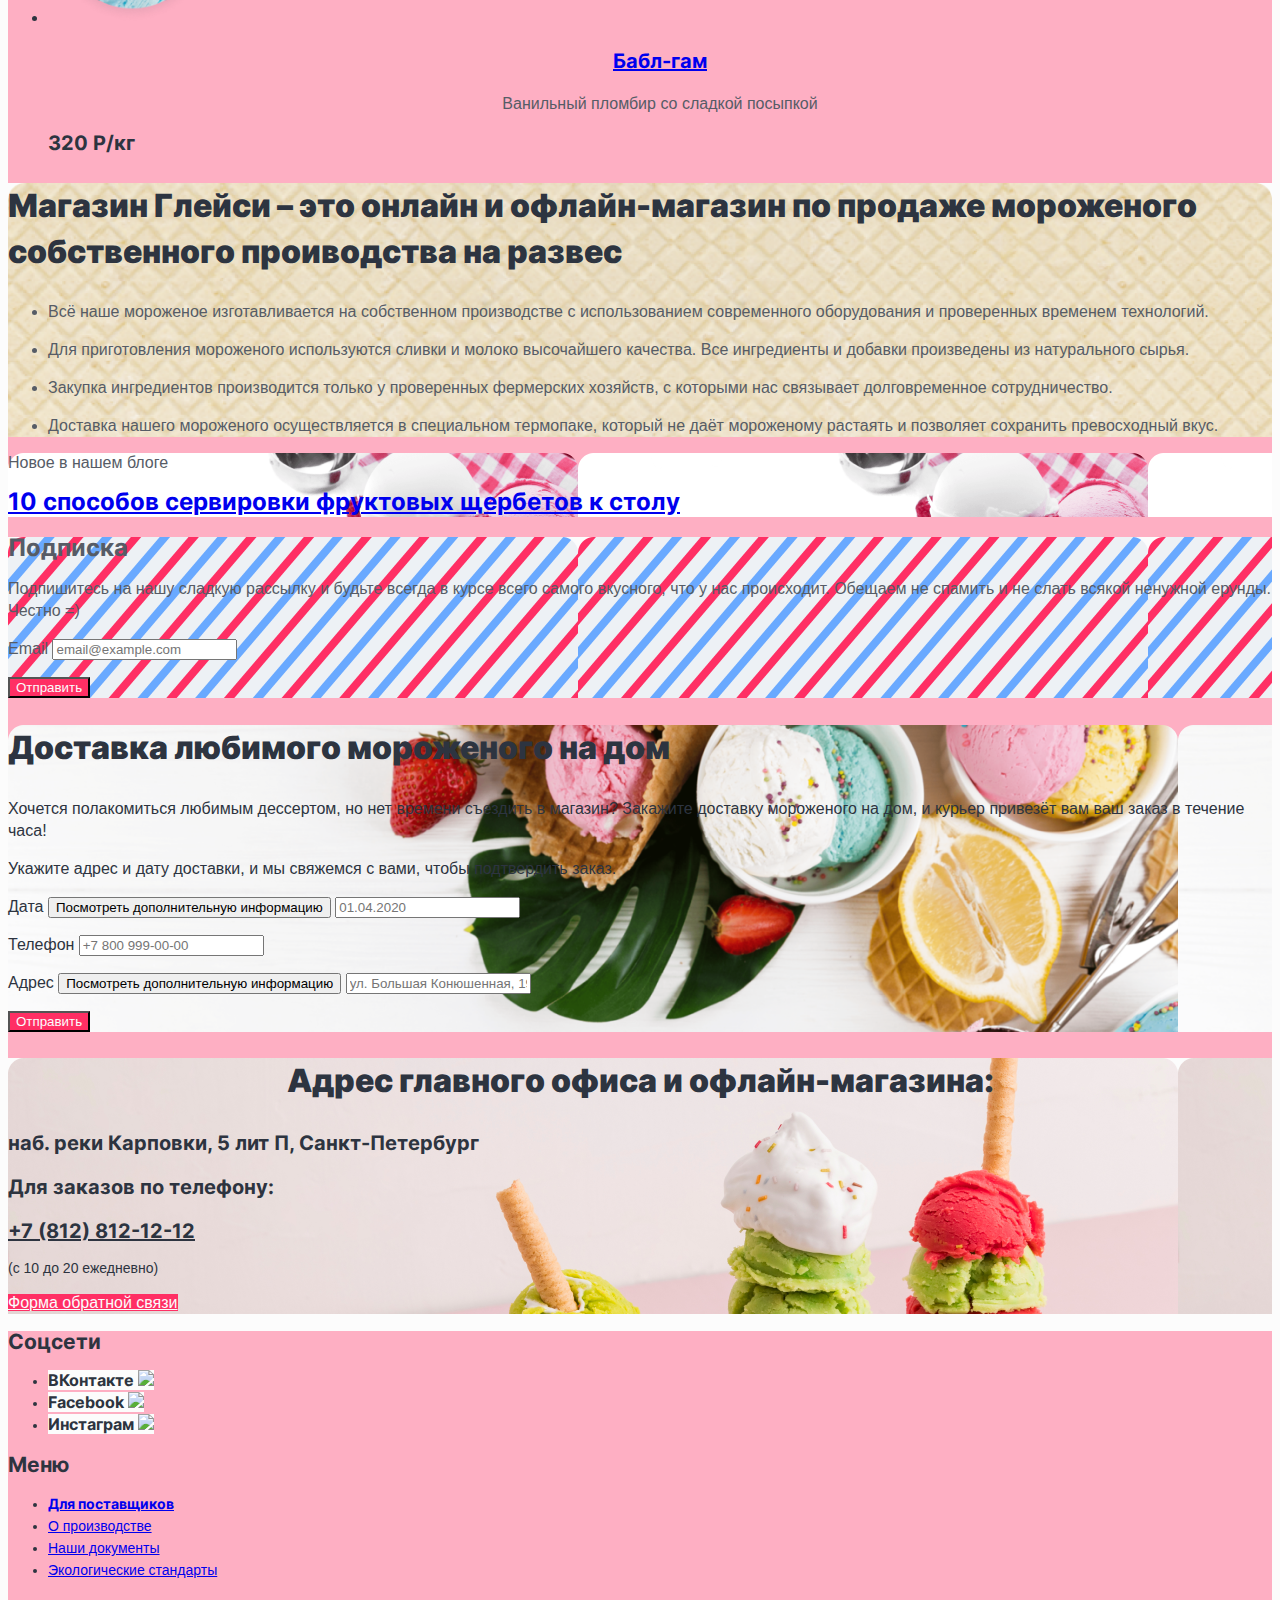
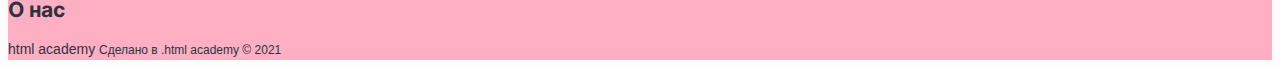
==== commit 74beb9f7: "Second commit" ====
--- a/index.html
+++ b/index.html
@@ -3,6 +3,7 @@
 <head>
 	<meta charset="utf-8" />
 	<title>Gllacy shop</title>
+	<link rel="stylesheet" href="styles.css">
 </head>
 
 <body>
@@ -10,7 +11,8 @@
 	<nav class="navigation">
 		<ul class="navigation-list">
 			<li class="navigation-item">
-				<a class="navigation-link-main" href="gllacyshop.html">Gllacy shop</a>
+				<a class="navigation-link-main" href="gllacy-shop.html">
+					<img class="logo" src="img/main logo.svg" width="137" height="56" alt="Gllacy shop">Gllacy shop</a>
 			</li>
 			<li class="navigation-item">
 				<a class="navigation-link" href="catalog.html">Каталог</a>
@@ -23,7 +25,7 @@
 			</li>
 		</ul>
 
-		<ul class="navigation-list navigation-user">
+		<ul class="navigation-user">
 			<li class="navigation-item">
 				<a class="contacs-phone" href="tel:78005558628">+7 800 555-86-28</a>
 			</li>
@@ -54,7 +56,7 @@
 					клубничным джемом – это идеальный десерт для всей семьи.
 				</p>
 				<a class="products-card-link" href="product.html">
-					<img class="slider-image" src="" alt="Мороженое"/>
+					<img class="slider-image" src="img/slider-image 1.jpg" alt="Мороженое" width="306" height="507"/>
 				</a>
 				<a class="button-order" href="#">Заказать</a>
 			</li>
@@ -64,7 +66,7 @@
 					Сливочное мороженое с ярким банановым вкусом подарит вам свежесть и наслаждение даже в самый жаркий летний день. 
 				</p>
 				<a class="products-card-link" href="product.html">
-					<img class="product-card-image" src="" alt="Мороженое" />
+					<img class="product-card-image" src="img/slider-image 2.jpg" width="66" height="150" alt="Мороженое" />
 				</a>
 				<a class="button-order" href="#">Заказать</a>
 			</li>
@@ -74,7 +76,7 @@
 					Необычный сладкий десерт с карамельным топпингом и кусочками зефира завоюет сердца сладкоежек всех возрастов.
 				</p>
 				<a class="products-card-link" href="product.html">
-					<img class="product-card-image" src="" alt="Мороженое" />
+					<img class="product-card-image" src="img/slider-image 3.jpg" width="66" height="150" alt="Мороженое" />
 				</a>
 				<a class="button-order" href="#">Заказать</a>
 			</li>
@@ -124,8 +126,8 @@
 
 	<section class="gifts">
 		<h2 class="banner-name">Заказывайте мороженое и получайте подарки!</h2>
-		<div>
-		<h3 class="first-gift-name">Малинка даром!</h3>
+		<div class="banners">
+		<h3 class="gift-name">Малинка даром!</h3>
 		<p class="first-gift-description">
 			При покупке 2 кг любого фруктового мороженого добавим в ваш заказ
 			банку малинового варенья бесплатно.
@@ -133,7 +135,7 @@
 		<a class="first-gift-button" href="#">Хочу подарок</a>
 	</section>
 	<section class="second-gift">
-		<h3 class="second-gift-name">Маршмеллоу даром!</h3>
+		<h3 class="gift-name">Маршмеллоу даром!</h3>
 		<p class="second-gift-description">
 			При покупке 2 кг пломбира добавим в ваш заказ упаковку нежных зефирок
 			совершенно бесплатно.
@@ -147,7 +149,7 @@
 		<ul class="product-list">
 			<li class="product-thing">
 				<a class="product-thing-link" href="product.html">
-					<img class="product-thing-image" src="" alt="">
+					<img class="product-thing-image" src="img/product-thing 1.png" width="168" height="168" alt="">
 					<h3 class="product-thing-item">Малинка</h3>
 				</a>
 				<a class="product-to-buy" href=""></a>
@@ -158,7 +160,7 @@
 			</li>
 			<li class="product-thing">
 				<a class="product-thing-link" href="product.html">
-					<img class="product-thing-image" src="" alt="">
+					<img class="product-thing-image" src="img/product-thing 2.png" width="168" height="168" alt="">
 					<h3 class="product-thing-item">Фисташка</h3>
 				</a>
 				<a class="product-to-buy" href=""></a>
@@ -169,7 +171,7 @@
 			</li>
 			<li class="product-thing">
 				<a class="product-thing-link" href="product.html">
-					<img class="product-thing-image" src="" alt="">
+					<img class="product-thing-image" src="img/product-thing 3.png" width="168" height="168" alt="">
 					<h3 class="product-thing-item">Черника</h3>
 				</a>
 				<a class="product-to-buy" href=""></a>
@@ -180,7 +182,7 @@
 			</li>
 			<li class="product-thing">
 				<a class="product-thing-link" href="product.html">
-					<img class="product-thing-image" src="" alt="">
+					<img class="product-thing-image" src="img/product-thing 4.png" width="168" height="168" alt="">
 					<h3 class="product-thing-item">Бабл-гам</h3 >
 				</a>
 				<a class="product-to-buy" href=""></a>
@@ -194,7 +196,7 @@
 	</section>
 
 	<section class="advantages">
-		<h2 class="banner-name">
+		<h2 class="advantage-name">
 			Магазин Глейси – это онлайн и офлайн-магазин по продаже мороженого
 			собственного проиводства на развес
 		</h2>
@@ -253,13 +255,13 @@
 					id="subscription-email"
 					required/>
 			</p>
-			<button class="button subscription-button" type="submit">
+			<button class="button-to-send" type="submit">
 				<span class="visually-hidden">Отправить</span>
 			</button>
 		</form>
 	</section>
 	<section class="delivery">
-		<h2 class="banner-name">Доставка любимого мороженого на дом</h2>
+		<h2 class="delivery-banner-name">Доставка любимого мороженого на дом</h2>
 		<p class="delivery-description">
 			Хочется полакомиться любимым дессертом, но нет времени съездить в
 			магазин? Закажите доставку мороженого на дом, и курьер привезёт вам
@@ -307,7 +309,7 @@
 				name="appointment-address"
 				placeholder="ул. Большая Конюшенная, 19/8"/>
 			</p>
-			<button class="button" type="submit">Отправить</button>
+			<button class="button-to-send" type="submit">Отправить</button>
 		</section>
 		<section class="contacts">
 			<h2 class="banner-name">Адрес главного офиса и офлайн-магазина:</h2>
@@ -317,7 +319,7 @@
 		<h3 class="contacts-phone">Для заказов по телефону:</h3>
 		<a class="contacts-phone" href="tel:+78128121212">+7 (812) 812-12-12</a>
 		<p class="contacts-phone-time">(с 10 до 20 ежедневно)</p>
-		<a class="button button-feedback" href="#">Форма обратной связи</a>
+		<a class="button-feedback" href="#">Форма обратной связи</a>
 	</section>
 </main>
 
@@ -349,7 +351,7 @@
 		<h2 class="visially-hidden">Меню</h2>
 		<ul class="footer-menu-list">
 			<li class="footer-menu-item">
-				<a class="footer-menu-link" href="#">Для поставщиков</a>
+				<a class="footer-menu-link-bold" href="#">Для поставщиков</a>
 			</li>
 			<li class="footer-menu-item">
 				<a class="footer-menu-link" href="#">О производстве</a>
@@ -364,7 +366,7 @@
 	</section>
 	<section class="about">
 		<h2 class="visially-hidden">О нас</h2>
-		<a class="about-logo" src="image.svg" alt="Логотип">html academy</a>
+		<a class="about-logo" src="img/logo_htmlacademy.svg" width="93" height="26.71" alt="Логотип">html academy</a>
 		<a class="about-text">Сделано в .html academy © 2021</a>
 	</section>
 </footer>
--- a/styles.css
+++ b/styles.css
@@ -0,0 +1,217 @@
+@font-face {
+    font-family: "Inter";
+    font-style: normal;
+    font-weight: 400;
+    src: url("fonts/Inter-Regular.woff2") format("woff2");
+    font-display: swap;
+}
+@font-face {
+    font-family: "Inter";
+    font-style: normal;
+    font-weight: 700;
+    src: url("fonts/Inter-Bold.ttf") format("woff2");
+    font-display: swap;
+}
+@font-face {
+    font-family: "Inter";
+    font-style: normal;
+    font-weight: 900;
+    src: url("fonts/Inter-Black.ttf") format("woff2");
+    font-display: swap;
+}
+body {
+    font-family: "Inter", sans-serif;
+    font-size: 16px;
+    line-height: 22px;
+    background-color: #FCFCFC;
+    color: #565C66;
+}
+.button {    
+    font-family: inherit;
+    font-size: 16px;
+    line-height: 20px;
+    font-weight: 700;
+    text-align: center;
+    color: #2D3440;
+    background-color: #FCFCFC;
+    text-decoration: none;
+}
+.page-header {
+    color: #2D3440;
+    background: #FEAFC3;
+}
+.navigation-list {
+    font-family: "Inter", sans-serif;
+    line-height: 20px;
+    font-weight: 400;
+    text-decoration: none;
+}
+.navigation-user {
+    font-family: "Inter", sans-serif;
+    line-height: 20px;
+    font-weight: 400;
+    font-size: 14px;
+    text-decoration: none;
+}
+.contacs-phone {
+    font-family: "Inter", sans-serif;
+    line-height: 20px;
+    font-weight: 700;
+    text-decoration: none;
+}
+.main-index {
+    background-image: url("img/pink-fon.png");
+    color: #2D3440;
+    background-color: #FFFFFF;
+    background-size: 100% auto;
+    background-repeat: repeat;
+}
+.slider-name {
+    font-family: "Inter", sans-serif;
+    line-height: 46px;
+    font-weight: 900;
+    font-size: 36px;
+    text-decoration: none;
+}
+.slider-description {
+    font-family: "Inter", sans-serif;
+    line-height: 24px;
+    font-weight: 400;
+    font-size: 18px;
+    text-decoration: none;
+}
+.banner-name {
+    font-family: "Inter", sans-serif;
+    line-height: 46px;
+    font-weight: 900;
+    font-size: 32px;
+    text-decoration: none;
+    text-align: center;
+}
+.banners {
+    background-color: #FCFCFC;
+}
+.gift-name {
+    font-family: "Inter", sans-serif;
+    line-height: 30px;
+    font-weight: 700;
+    font-size: 24px;
+    text-decoration: none;
+}
+.product-thing-item {
+    font-family: "Inter", sans-serif;
+    line-height: 24px;
+    font-weight: 700;
+    font-size: 20px;
+    text-align: center;
+}
+.product-thing-description {
+    font-family: "Inter", sans-serif;
+    line-height: 22px;
+    font-weight: 400;
+    font-size: 16px;
+    text-align: center;
+    color: #565C66;
+}
+.product-thing-price {
+    font-family: "Inter", sans-serif;
+    line-height: 24px;
+    font-weight: 700;
+    font-size: 20px;
+}
+.advantages {
+    background-image: url("img/waffle\ fon.png");
+    color: #565C66;
+    background-color: #FCFCFC;
+    background-size: 100% auto;
+    background-repeat: repeat;
+}
+.advantage-name {
+    font-family: "Inter", sans-serif;
+    line-height: 46px;
+    font-weight: 900;
+    font-size: 32px; 
+    color: #2D3440;
+}
+.advantages-list {
+    font-family: "Inter", sans-serif;
+    line-height: 22px;
+    font-weight: 400;
+    font-size: 16px; 
+}
+.news {
+    background-image: url("img/news-fon.png");
+    color: #2D3440;
+    font-weight: 700;
+    font-size: 24px;
+    line-height: 30px;
+}
+.news-name {
+    font-weight: 400;
+    font-size: 16px;
+    line-height: 20px;
+    color: #565C66;
+}
+.subscription {
+    background-image: url("img/mail\ fob.png");
+    background-color: #FCFCFC;
+    color: #565C66;
+}
+.button-to-send {
+    background: #FF2F64;
+    color: #FCFCFC;
+}
+.delivery {
+    background-image: url("img/delivery-fon.png");
+}
+.delivery-banner-name {
+    font-weight: 900;
+    font-size: 32px;
+    line-height: 46px;
+    color: #2D3440;
+}
+.appointment-form {
+    font-weight: 700;
+    font-size: 16px;
+    line-height: 20px;
+    color: #2D3440;
+}
+.contacts {
+    background-image: url("img/address.png");
+    background-color: #FCFCFC;
+}
+.contacts-address {
+    font-style: normal;
+    font-weight: 700;
+    font-size: 20px;
+    line-height: 24px;
+    color: #2D3440;
+}
+.contacts-phone {
+    font-weight: 700;
+    font-size: 20px;
+    line-height: 24px;
+    color: #2D3440;
+}
+.contacts-phone-time {
+    font-weight: 400;
+    font-size: 14px;
+    line-height: 20px;
+}
+.button-feedback {
+    background: #FF2F64;
+    color: #FCFCFC; 
+}   
+.page-footer {
+    font-size: 14px;
+    font-weight: 400;
+    color: #2D3440;
+    background-color: #FEAFC3;
+  }
+.footer-menu-link-bold {
+    font-weight: 700;
+}
+.about-text {
+    font-size: 12px;
+    line-height: 16px;
+}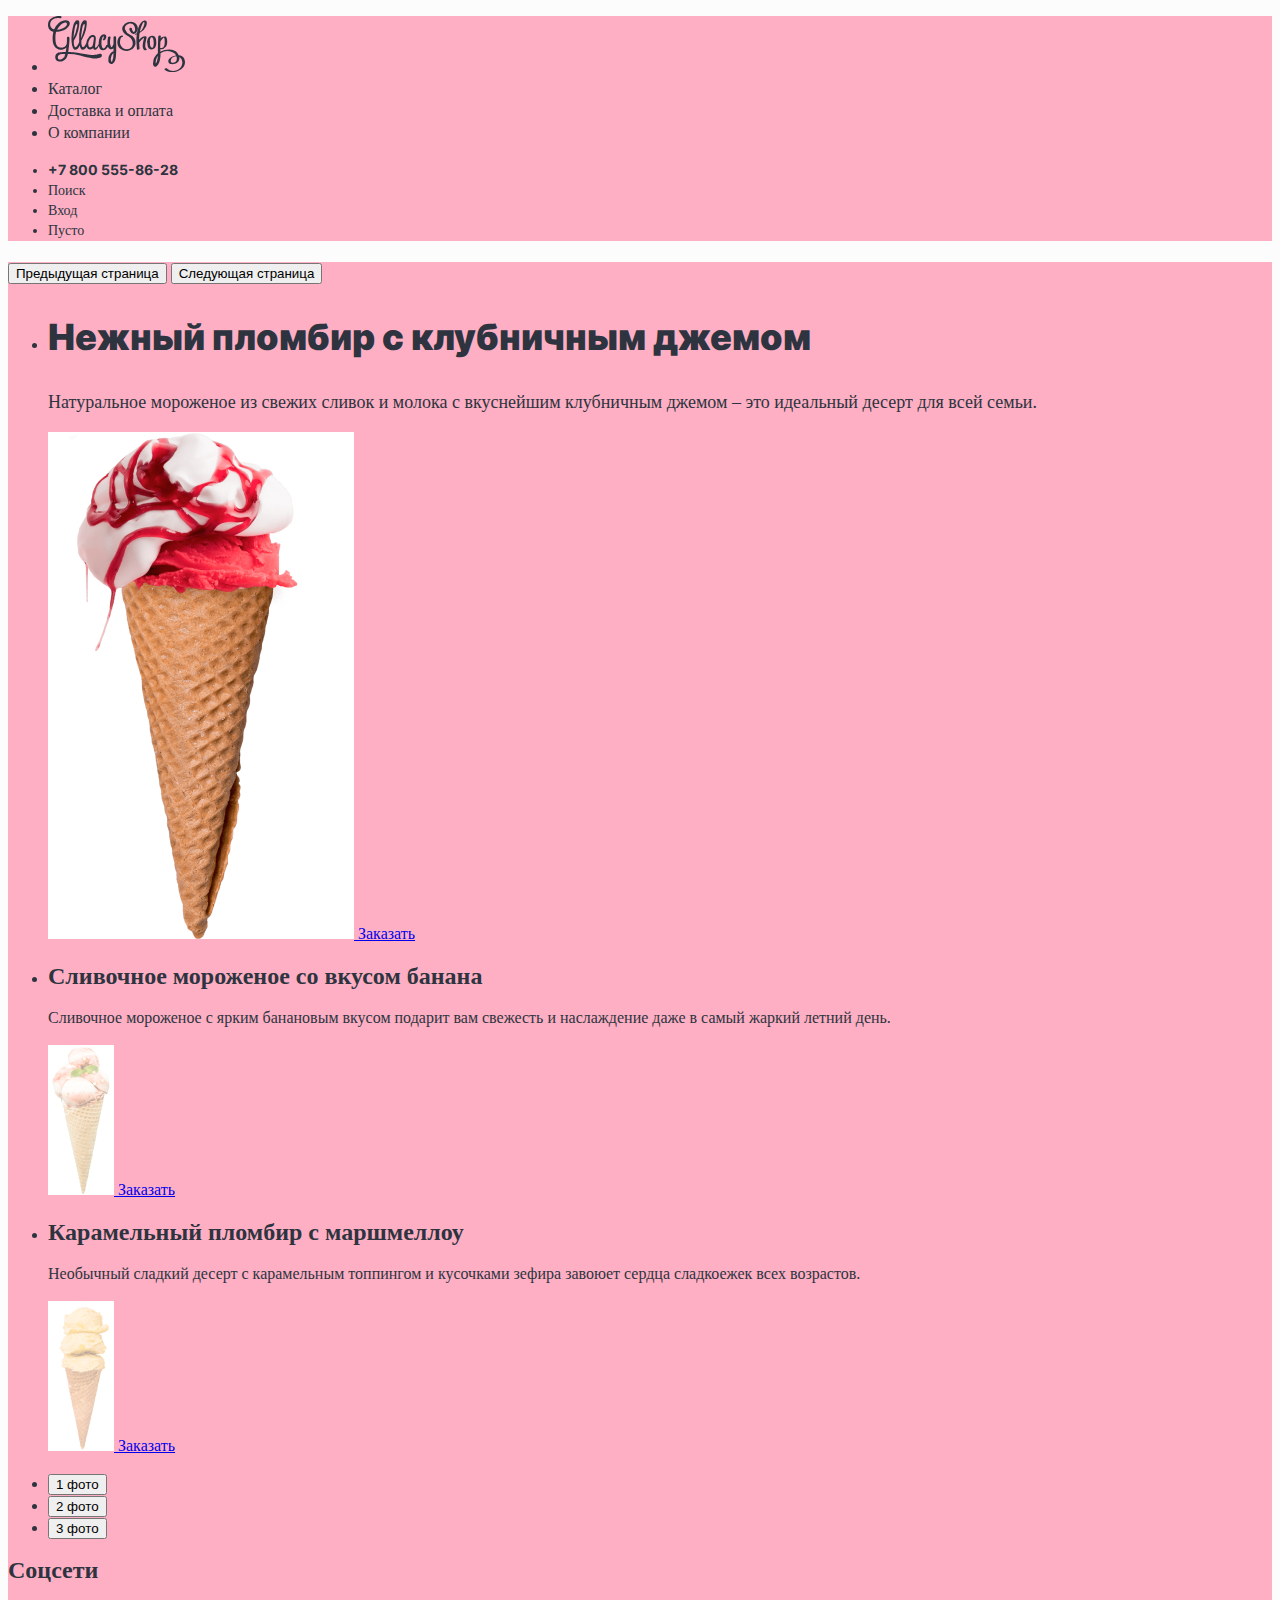
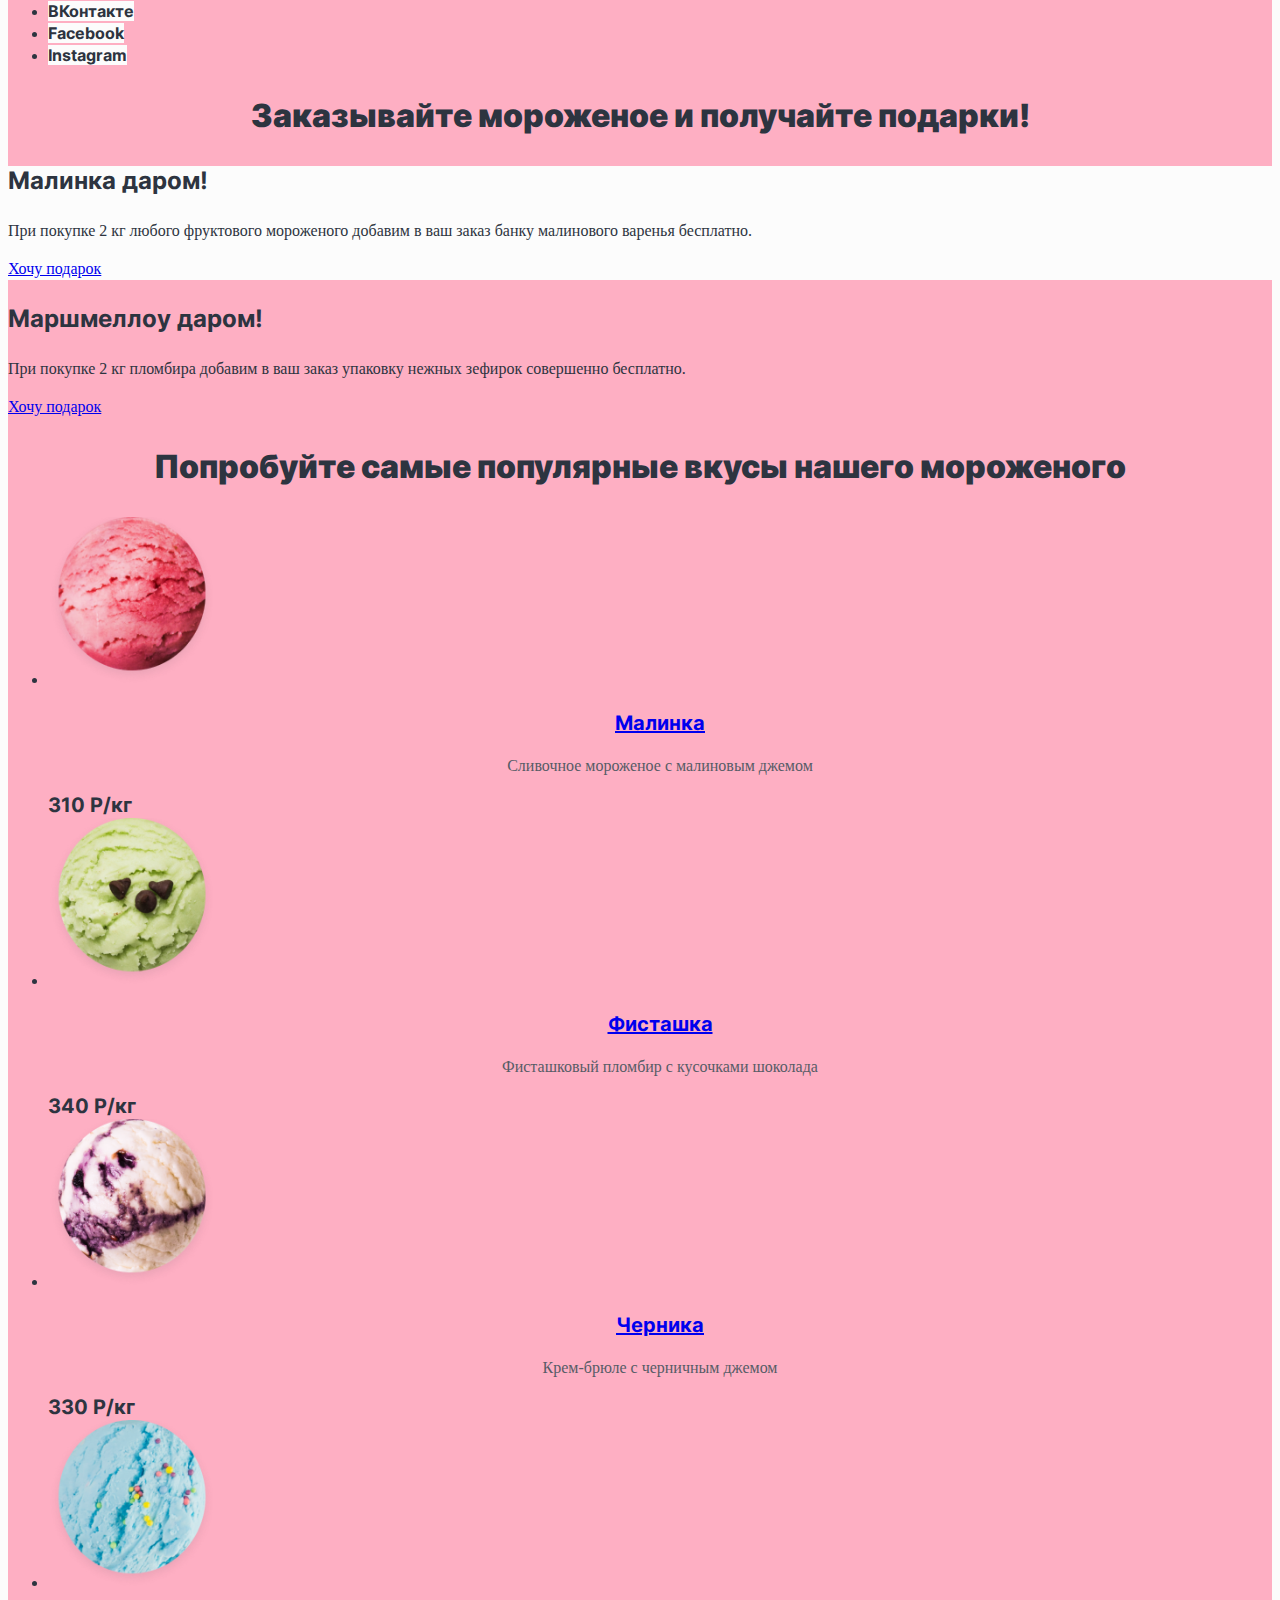
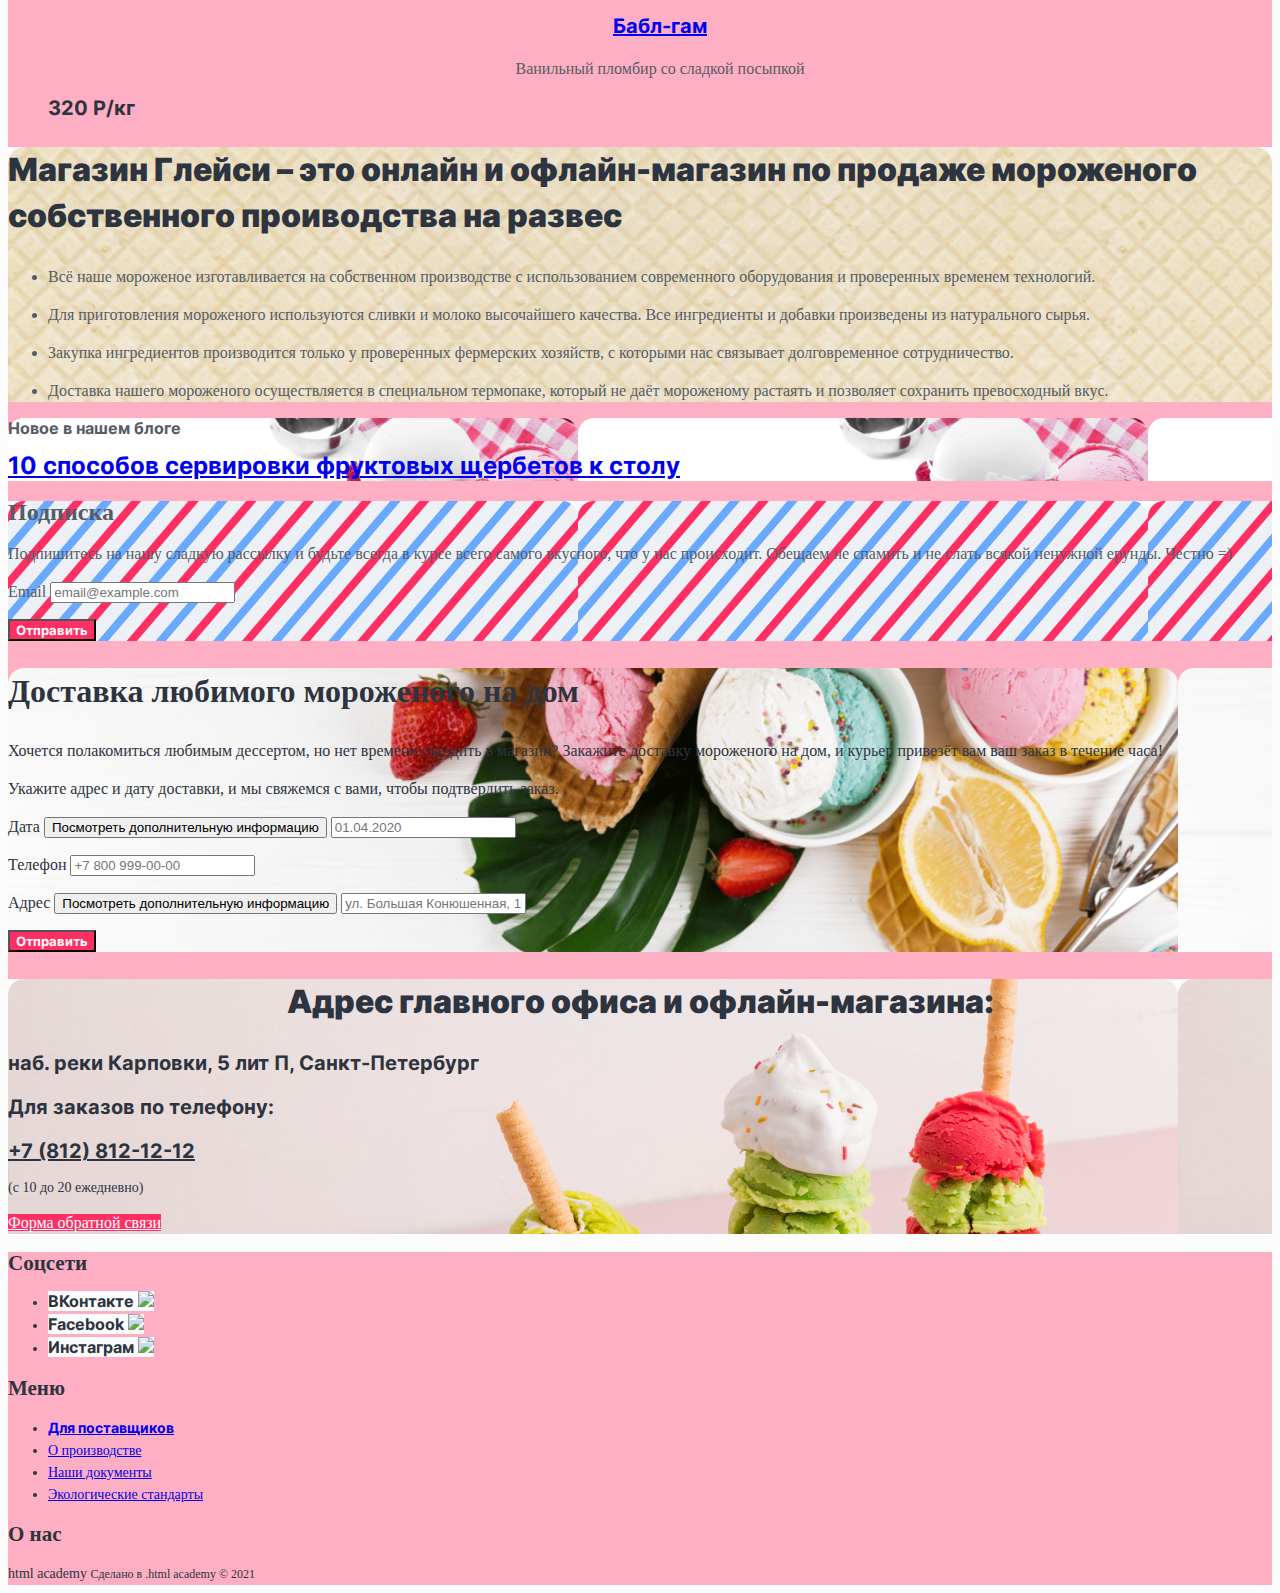
==== commit efc8152d: "Second commit" ====
--- a/index.html
+++ b/index.html
@@ -12,7 +12,7 @@
 		<ul class="navigation-list">
 			<li class="navigation-item">
 				<a class="navigation-link-main" href="gllacy-shop.html">
-					<img class="logo" src="img/main logo.svg" width="137" height="56" alt="Gllacy shop">Gllacy shop</a>
+					<img class="logo" src="img/main logo.svg" width="137" height="56" alt="Gllacy shop"></a>
 			</li>
 			<li class="navigation-item">
 				<a class="navigation-link" href="catalog.html">Каталог</a>
@@ -44,7 +44,7 @@
 </header>
 
 <main class="main-index">
-	<h1 class="visially-hidden">gllacyshop</h1>
+	<h1 class="visially-hidden"></h1>
 	<section class="slider">
 		<button class="pagination-link-prev"><span class="visually-hidden">Предыдущая страница</span></button>
 		<button class="pagination-link-next"><span class="visually-hidden">Следующая страница</span></button>
@@ -147,49 +147,49 @@
 			Попробуйте самые популярные вкусы нашего мороженого
 		</h2>
 		<ul class="product-list">
-			<li class="product-thing">
-				<a class="product-thing-link" href="product.html">
-					<img class="product-thing-image" src="img/product-thing 1.png" width="168" height="168" alt="">
-					<h3 class="product-thing-item">Малинка</h3>
+			<li class="product-card">
+				<a class="product-card-link" href="product.html">
+					<img class="product-card-image" src="img/product-thing 1.png" width="168" height="168" alt="">
+					<h3 class="product-card-item">Малинка</h3>
 				</a>
 				<a class="product-to-buy" href=""></a>
-				<p class="product-thing-description">
+				<p class="product-card-description">
 					Сливочное мороженое с малиновым джемом
 				</p>
-				<b class="product-thing-price">310 Р/кг</b>
-			</li>
-			<li class="product-thing">
-				<a class="product-thing-link" href="product.html">
-					<img class="product-thing-image" src="img/product-thing 2.png" width="168" height="168" alt="">
-					<h3 class="product-thing-item">Фисташка</h3>
+				<b class="product-card-price">310 Р/кг</b>
+			</li>
+			<li class="product-card">
+				<a class="product-card-link" href="product.html">
+					<img class="product-card-image" src="img/product-thing 2.png" width="168" height="168" alt="">
+					<h3 class="product-card-item">Фисташка</h3>
 				</a>
 				<a class="product-to-buy" href=""></a>
-				<p class="product-thing-description">
+				<p class="product-card-description">
 					Фисташковый пломбир с кусочками шоколада
 				</p>
-				<b class="product-thing-price">340 Р/кг</b>
-			</li>
-			<li class="product-thing">
-				<a class="product-thing-link" href="product.html">
-					<img class="product-thing-image" src="img/product-thing 3.png" width="168" height="168" alt="">
-					<h3 class="product-thing-item">Черника</h3>
+				<b class="product-card-price">340 Р/кг</b>
+			</li>
+			<li class="product-card">
+				<a class="product-card-link" href="product.html">
+					<img class="product-card-image" src="img/product-thing 3.png" width="168" height="168" alt="">
+					<h3 class="product-card-item">Черника</h3>
 				</a>
 				<a class="product-to-buy" href=""></a>
-				<p class="product-thing-description">
+				<p class="product-card-description">
 					Крем-брюле с черничным джемом
 				</p>
-				<b class="product-thing-price">330 Р/кг</b>
-			</li>
-			<li class="product-thing">
-				<a class="product-thing-link" href="product.html">
-					<img class="product-thing-image" src="img/product-thing 4.png" width="168" height="168" alt="">
-					<h3 class="product-thing-item">Бабл-гам</h3 >
+				<b class="product-card-price">330 Р/кг</b>
+			</li>
+			<li class="product-card">
+				<a class="product-card-link" href="product.html">
+					<img class="product-card-image" src="img/product-thing 4.png" width="168" height="168" alt="">
+					<h3 class="product-card-item">Бабл-гам</h3 >
 				</a>
 				<a class="product-to-buy" href=""></a>
-				<p class="product-thing-description">
+				<p class="product-card-description">
 					Ванильный пломбир со сладкой посыпкой
 				</p>
-				<b class="product-thing-price">320 Р/кг</b>
+				<b class="product-card-price">320 Р/кг</b>
 			</li>
 		</ul>
 		</div>
--- a/styles.css
+++ b/styles.css
@@ -6,31 +6,30 @@
     font-display: swap;
 }
 @font-face {
-    font-family: "Inter";
+    font-family: "Inter-Bold";
     font-style: normal;
     font-weight: 700;
     src: url("fonts/Inter-Bold.ttf") format("woff2");
     font-display: swap;
 }
 @font-face {
-    font-family: "Inter";
+    font-family: "Inter-Black";
     font-style: normal;
     font-weight: 900;
     src: url("fonts/Inter-Black.ttf") format("woff2");
     font-display: swap;
 }
 body {
-    font-family: "Inter", sans-serif;
+    font-family: "Inter";
     font-size: 16px;
     line-height: 22px;
     background-color: #FCFCFC;
     color: #565C66;
 }
 .button {    
-    font-family: inherit;
-    font-size: 16px;
-    line-height: 20px;
-    font-weight: 700;
+    font-family: "Inter-Bold";
+    font-size: 16px;
+    line-height: 20px;
     text-align: center;
     color: #2D3440;
     background-color: #FCFCFC;
@@ -40,24 +39,27 @@
     color: #2D3440;
     background: #FEAFC3;
 }
-.navigation-list {
-    font-family: "Inter", sans-serif;
+.navigation-link {
     line-height: 20px;
     font-weight: 400;
     text-decoration: none;
+    color: #2D3440;
 }
 .navigation-user {
-    font-family: "Inter", sans-serif;
     line-height: 20px;
     font-weight: 400;
     font-size: 14px;
     text-decoration: none;
 }
+.navigation-link-active {
+    background: #FF4A78;
+    color: #FCFCFC;
+}
 .contacs-phone {
-    font-family: "Inter", sans-serif;
-    line-height: 20px;
-    font-weight: 700;
-    text-decoration: none;
+    font-family: "Inter-Bold";
+    line-height: 20px;
+    text-decoration: none;
+    color: #2D3440;
 }
 .main-index {
     background-image: url("img/pink-fon.png");
@@ -66,24 +68,25 @@
     background-size: 100% auto;
     background-repeat: repeat;
 }
+.main-inner {
+    color: #2D3440;
+    background: #FEAFC3;
+}
 .slider-name {
-    font-family: "Inter", sans-serif;
+    font-family: "Inter-Black";
     line-height: 46px;
     font-weight: 900;
     font-size: 36px;
     text-decoration: none;
 }
 .slider-description {
-    font-family: "Inter", sans-serif;
-    line-height: 24px;
-    font-weight: 400;
+    line-height: 24px;
     font-size: 18px;
     text-decoration: none;
 }
 .banner-name {
-    font-family: "Inter", sans-serif;
-    line-height: 46px;
-    font-weight: 900;
+    font-family: "Inter-Black";
+    line-height: 46px;
     font-size: 32px;
     text-decoration: none;
     text-align: center;
@@ -92,31 +95,26 @@
     background-color: #FCFCFC;
 }
 .gift-name {
-    font-family: "Inter", sans-serif;
+    font-family: "Inter-Bold";
     line-height: 30px;
-    font-weight: 700;
     font-size: 24px;
     text-decoration: none;
 }
-.product-thing-item {
-    font-family: "Inter", sans-serif;
-    line-height: 24px;
-    font-weight: 700;
-    font-size: 20px;
-    text-align: center;
-}
-.product-thing-description {
-    font-family: "Inter", sans-serif;
+.product-card-item {
+    font-family: "Inter-Bold";
+    line-height: 24px;
+    font-size: 20px;
+    text-align: center;
+}
+.product-card-description {
     line-height: 22px;
-    font-weight: 400;
-    font-size: 16px;
-    text-align: center;
-    color: #565C66;
-}
-.product-thing-price {
-    font-family: "Inter", sans-serif;
-    line-height: 24px;
-    font-weight: 700;
+    font-size: 16px;
+    text-align: center;
+    color: #565C66;
+}
+.product-card-price {
+    font-family: "Inter-Bold";
+    line-height: 24px;
     font-size: 20px;
 }
 .advantages {
@@ -127,27 +125,23 @@
     background-repeat: repeat;
 }
 .advantage-name {
-    font-family: "Inter", sans-serif;
-    line-height: 46px;
-    font-weight: 900;
+    font-family: "Inter-Black";
+    line-height: 46px;
     font-size: 32px; 
     color: #2D3440;
 }
 .advantages-list {
-    font-family: "Inter", sans-serif;
     line-height: 22px;
-    font-weight: 400;
     font-size: 16px; 
 }
 .news {
     background-image: url("img/news-fon.png");
     color: #2D3440;
-    font-weight: 700;
+    font-family: "Inter-Bold";
     font-size: 24px;
     line-height: 30px;
 }
 .news-name {
-    font-weight: 400;
     font-size: 16px;
     line-height: 20px;
     color: #565C66;
@@ -158,6 +152,7 @@
     color: #565C66;
 }
 .button-to-send {
+    font-family: "Inter-Bold";
     background: #FF2F64;
     color: #FCFCFC;
 }
@@ -171,7 +166,7 @@
     color: #2D3440;
 }
 .appointment-form {
-    font-weight: 700;
+    font-family: "Inter-Bold";
     font-size: 16px;
     line-height: 20px;
     color: #2D3440;
@@ -182,19 +177,18 @@
 }
 .contacts-address {
     font-style: normal;
-    font-weight: 700;
+    font-family: "Inter-Bold";
     font-size: 20px;
     line-height: 24px;
     color: #2D3440;
 }
 .contacts-phone {
-    font-weight: 700;
+    font-family: "Inter-Bold";
     font-size: 20px;
     line-height: 24px;
     color: #2D3440;
 }
 .contacts-phone-time {
-    font-weight: 400;
     font-size: 14px;
     line-height: 20px;
 }
@@ -204,14 +198,58 @@
 }   
 .page-footer {
     font-size: 14px;
-    font-weight: 400;
     color: #2D3440;
     background-color: #FEAFC3;
   }
 .footer-menu-link-bold {
-    font-weight: 700;
+    font-family: "Inter-Bold";
 }
 .about-text {
     font-size: 12px;
     line-height: 16px;
+}
+.inner-header-title {
+    font-size: 16px;
+    line-height: 20px;
+}
+.page-name {
+    font-family: "Inter-Black";
+    font-size: 32px;
+    line-height: 46px;
+}
+.button-catalog {
+    font-family: "Inter-Bold";
+    background: #FCFCFC;
+    opacity: 0.3;
+}
+.breadcrumbs {
+    color: #2D3440;
+    font-family: "Inter-Bold";
+    font-size: 14px;
+    line-height: 20px;
+}
+.breadcrumbs-link {
+    color: inherit;
+    text-decoration: underline;
+  }
+.breadcrumbs-link {
+    color: inherit;
+  }
+.catalog-products {
+    background: #FCFCFC;
+    opacity: 0.3;
+  }
+.button-pagination-show-more {
+    background: #FCFCFC;
+    font-family: "Inter-Bold";
+    font-size: 16px;
+    line-height: 20px;
+}
+.pagination {
+    color: #2D3440;
+    font-size: 16px;
+    line-height: 20px;
+}
+.pagination-current {
+    background: #FCFCFC;
 }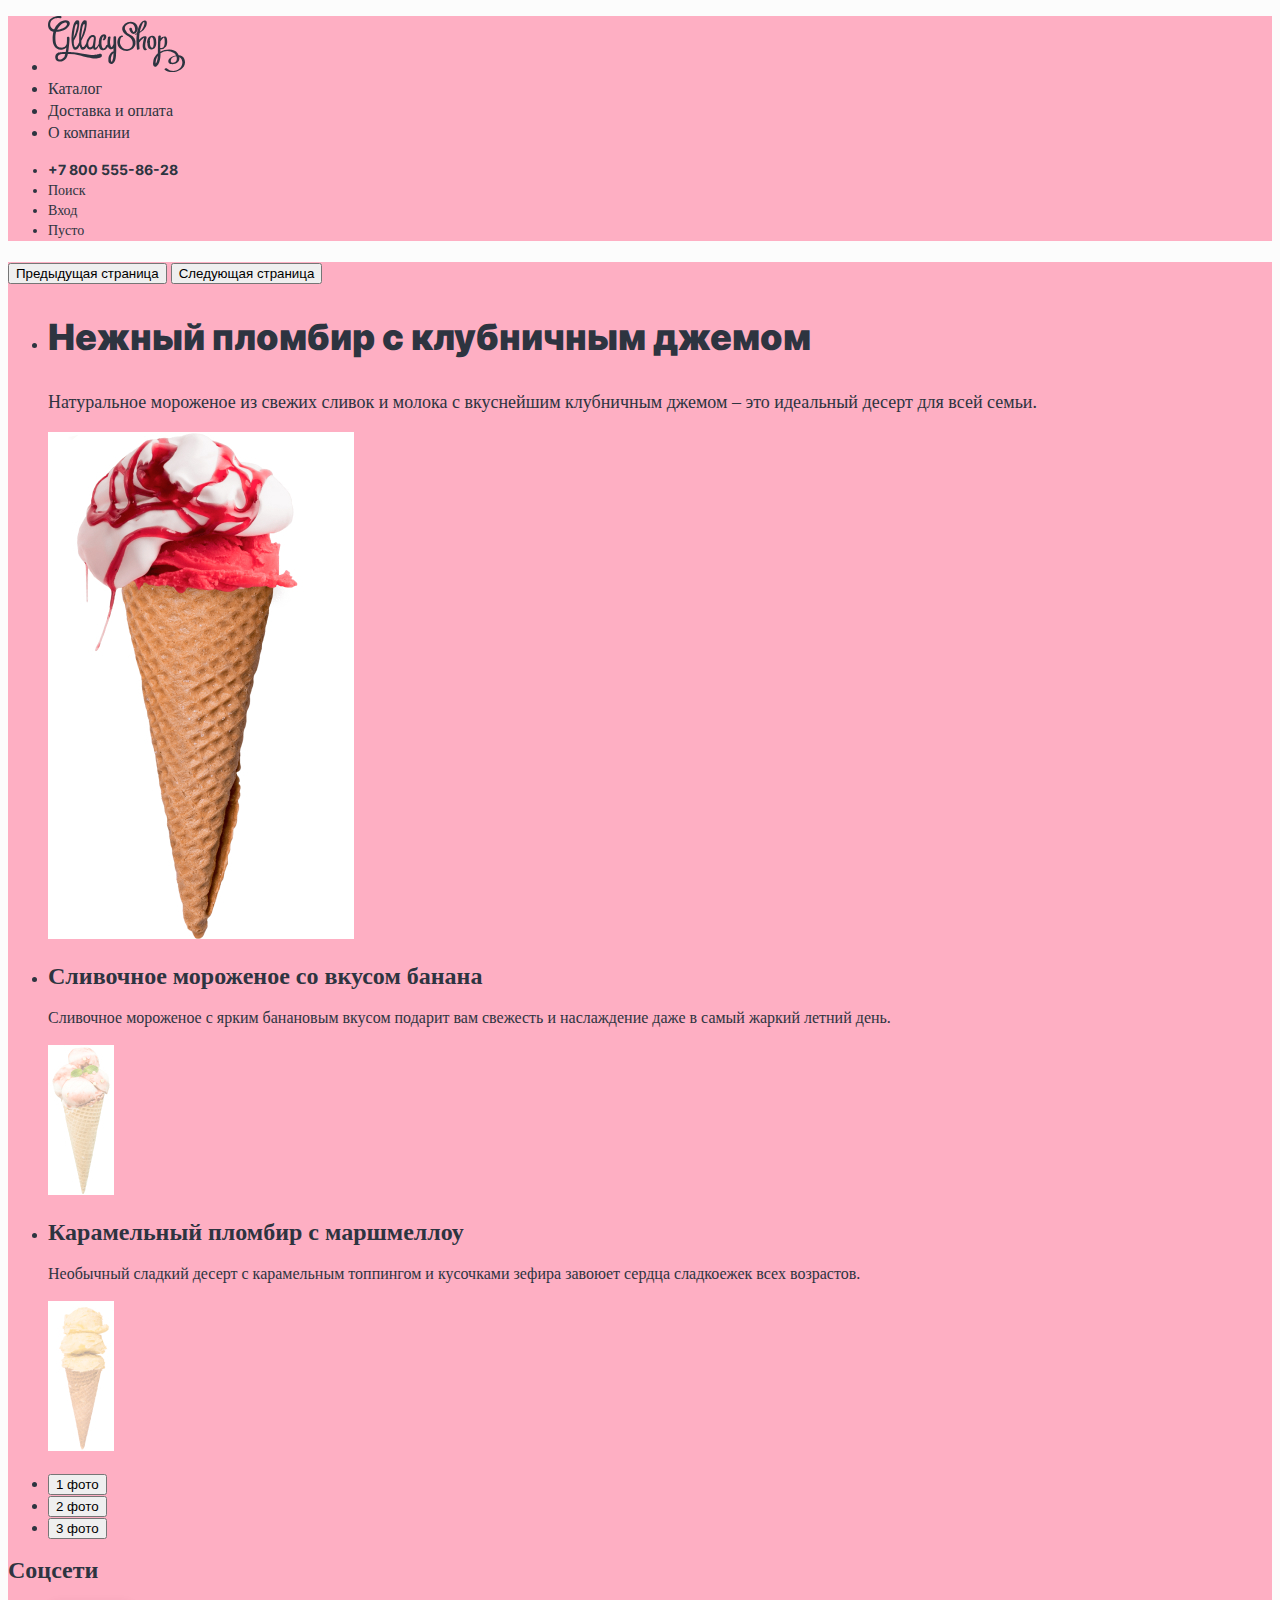
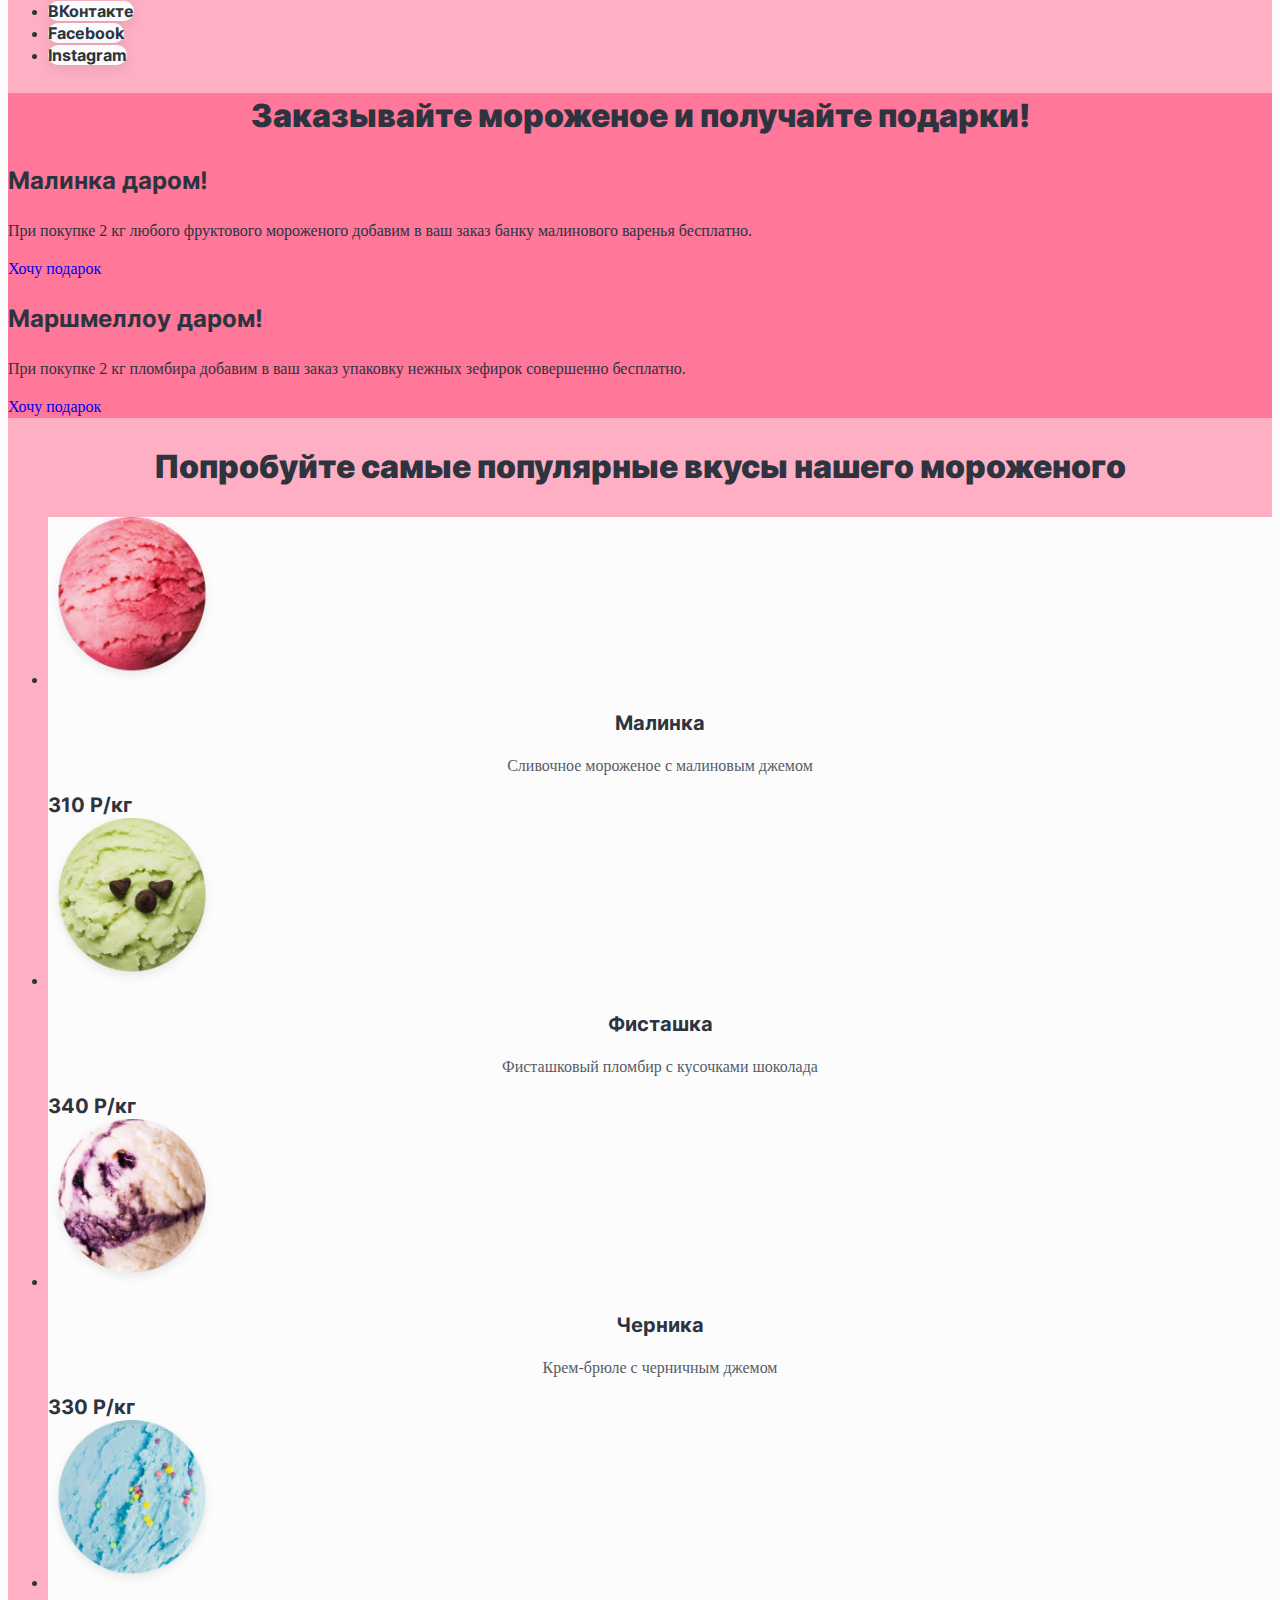
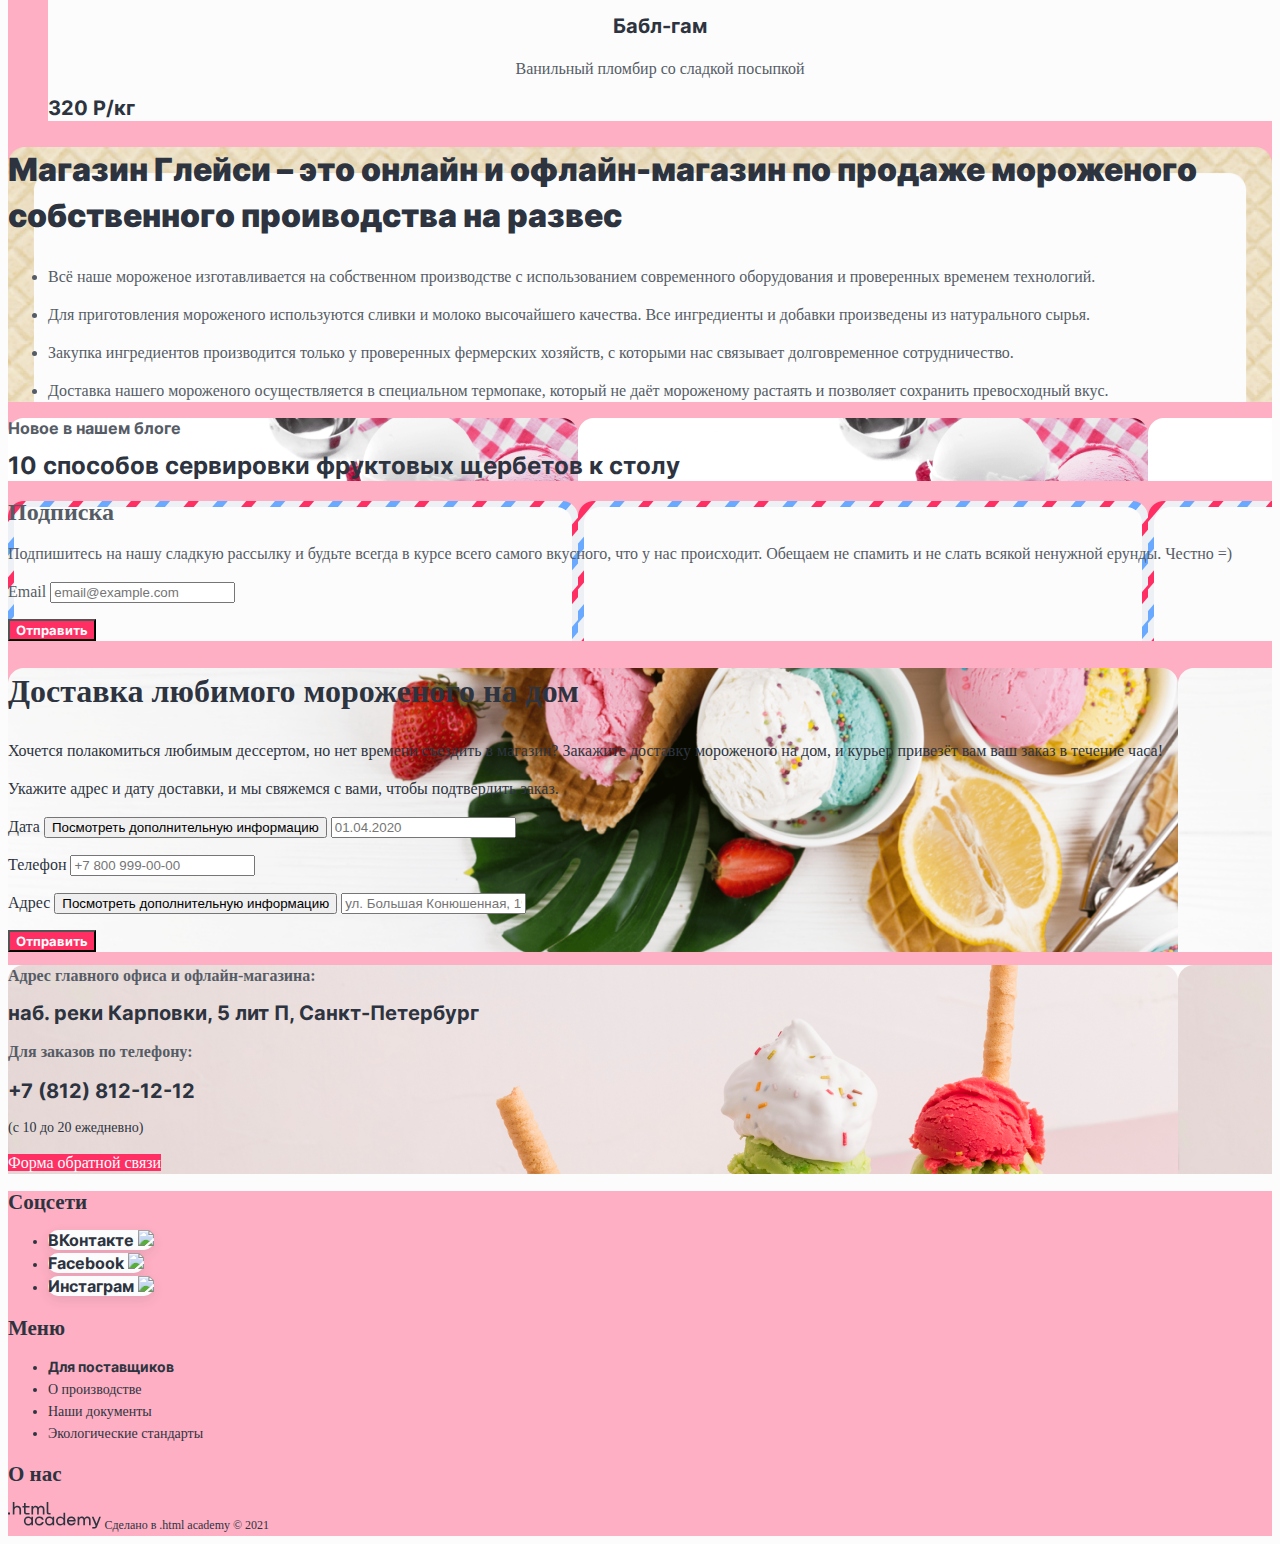
==== commit b5cb4ac8: "Second commit" ====
--- a/index.html
+++ b/index.html
@@ -58,7 +58,7 @@
 				<a class="products-card-link" href="product.html">
 					<img class="slider-image" src="img/slider-image 1.jpg" alt="Мороженое" width="306" height="507"/>
 				</a>
-				<a class="button-order" href="#">Заказать</a>
+				<a class="button-order" href="#"></a>
 			</li>
 			<li class="products-item">
 				<h2 class="visially-hidden">Сливочное мороженое со вкусом банана</h2>
@@ -68,7 +68,7 @@
 				<a class="products-card-link" href="product.html">
 					<img class="product-card-image" src="img/slider-image 2.jpg" width="66" height="150" alt="Мороженое" />
 				</a>
-				<a class="button-order" href="#">Заказать</a>
+				<a class="button-order" href="#"></a>
 			</li>
 			<li class="products-item">
 				<h2 class="visially-hidden">Карамельный пломбир с маршмеллоу</h2>
@@ -78,7 +78,7 @@
 				<a class="products-card-link" href="product.html">
 					<img class="product-card-image" src="img/slider-image 3.jpg" width="66" height="150" alt="Мороженое" />
 				</a>
-				<a class="button-order" href="#">Заказать</a>
+				<a class="button-order" href="#"></a>
 			</li>
 		</ul>
 		<ul class="slider-pagination">
@@ -124,9 +124,9 @@
 	</section>
 
 
-	<section class="gifts">
+	<div class="banners"><section class="gifts">
 		<h2 class="banner-name">Заказывайте мороженое и получайте подарки!</h2>
-		<div class="banners">
+		
 		<h3 class="gift-name">Малинка даром!</h3>
 		<p class="first-gift-description">
 			При покупке 2 кг любого фруктового мороженого добавим в ваш заказ
@@ -141,7 +141,7 @@
 			совершенно бесплатно.
 		</p>
 		<a class="second-gift-button" href="#">Хочу подарок</a>
-	   </div>
+	  </section> </div>
 		<div>
 		<h2 class="banner-name">
 			Попробуйте самые популярные вкусы нашего мороженого
@@ -193,7 +193,6 @@
 			</li>
 		</ul>
 		</div>
-	</section>
 
 	<section class="advantages">
 		<h2 class="advantage-name">
@@ -277,7 +276,7 @@
 			method="post"></form>
 		<p class="appointment-form-date">
 			<span class="form-label form-label-icon">
-				<label for="appointment-date"> Дата</label>
+				<label for="appointment-form-element">Дата</label>
 				<button class="info" type="button">
 					<span class="visually-hidden">Посмотреть дополнительную информацию</span>
 				</button>
@@ -289,7 +288,7 @@
 				placeholder="01.04.2020"/>
 			</p>
 			<p class="appointment-form-phone">
-				<label for="appointment-phone"> Телефон </label>
+				<label for="appointment-form-element"> Телефон </label>
 				<input
 				type="text"
 				id="appointment-phone"
@@ -298,7 +297,7 @@
 			</p>
 			<p class="appointment-form-address">
 				<span class="form-label form-label-icon">
-					<label for="appointment-address"> Адрес</label>
+					<label for="appointment-form-element"> Адрес</label>
 					<button class="info" type="button">
 						<span class="visually-hidden">Посмотреть дополнительную информацию</span>
 					</button>
@@ -312,11 +311,11 @@
 			<button class="button-to-send" type="submit">Отправить</button>
 		</section>
 		<section class="contacts">
-			<h2 class="banner-name">Адрес главного офиса и офлайн-магазина:</h2>
+			<h2 class="contacts-name">Адрес главного офиса и офлайн-магазина:</h2>
 			<address class="contacts-address">
 				наб. реки Карповки, 5 лит П, Санкт-Петербург
 			</address>
-		<h3 class="contacts-phone">Для заказов по телефону:</h3>
+		<h3 class="contacts-phone-name">Для заказов по телефону:</h3>
 		<a class="contacts-phone" href="tel:+78128121212">+7 (812) 812-12-12</a>
 		<p class="contacts-phone-time">(с 10 до 20 ежедневно)</p>
 		<a class="button-feedback" href="#">Форма обратной связи</a>
@@ -366,7 +365,8 @@
 	</section>
 	<section class="about">
 		<h2 class="visially-hidden">О нас</h2>
-		<a class="about-logo" src="img/logo_htmlacademy.svg" width="93" height="26.71" alt="Логотип">html academy</a>
+		<a class="about-logo" href="https://htmlacademy.ru/">
+		<img class="about-logo" src="img/logo_htmlacademy.svg" width="93" height="26.71" alt="Логотип"></a>
 		<a class="about-text">Сделано в .html academy © 2021</a>
 	</section>
 </footer>
--- a/styles.css
+++ b/styles.css
@@ -34,6 +34,8 @@
     color: #2D3440;
     background-color: #FCFCFC;
     text-decoration: none;
+    box-shadow: 0px 4px 12px rgba(45, 52, 64, 0.1);
+    border-radius: 26px;
 }
 .page-header {
     color: #2D3440;
@@ -92,7 +94,7 @@
     text-align: center;
 }
 .banners {
-    background-color: #FCFCFC;
+    background: #FF7799;
 }
 .gift-name {
     font-family: "Inter-Bold";
@@ -100,11 +102,16 @@
     font-size: 24px;
     text-decoration: none;
 }
+.product-card {
+    background: #FCFCFC;
+}
 .product-card-item {
     font-family: "Inter-Bold";
     line-height: 24px;
     font-size: 20px;
     text-align: center;
+    color: #2D3440;
+    text-decoration: none;
 }
 .product-card-description {
     line-height: 22px;
@@ -118,11 +125,9 @@
     font-size: 20px;
 }
 .advantages {
-    background-image: url("img/waffle\ fon.png");
-    color: #565C66;
-    background-color: #FCFCFC;
+    background-image: url("img/advantages-fon.png");
+    color: #565C66;
     background-size: 100% auto;
-    background-repeat: repeat;
 }
 .advantage-name {
     font-family: "Inter-Black";
@@ -133,6 +138,9 @@
 .advantages-list {
     line-height: 22px;
     font-size: 16px; 
+}
+a {
+    text-decoration: none;
 }
 .news {
     background-image: url("img/news-fon.png");
@@ -146,9 +154,12 @@
     line-height: 20px;
     color: #565C66;
 }
+.news-example {
+    font-family: "Inter-Bold";
+    color: #2D3440;
+}
 .subscription {
-    background-image: url("img/mail\ fob.png");
-    background-color: #FCFCFC;
+    background-image: url("img/mail-fon.png");
     color: #565C66;
 }
 .button-to-send {
@@ -171,16 +182,32 @@
     line-height: 20px;
     color: #2D3440;
 }
+.appointment-form-element {
+    font-family: "Inter-Bold";
+    font-size: 16px;
+    line-height: 20px;
+    color: #2D3440;
+}
 .contacts {
     background-image: url("img/address.png");
     background-color: #FCFCFC;
 }
+.contacts-name {
+    font-size: 16px;
+    line-height: 22px;
+    color: #565C66;
+}
 .contacts-address {
     font-style: normal;
     font-family: "Inter-Bold";
     font-size: 20px;
     line-height: 24px;
     color: #2D3440;
+}
+.contacts-phone-name {
+    font-size: 16px;
+    line-height: 22px;
+    color: #565C66;
 }
 .contacts-phone {
     font-family: "Inter-Bold";
@@ -201,8 +228,12 @@
     color: #2D3440;
     background-color: #FEAFC3;
   }
+  .footer-menu-link {
+    color: #2D3440;
+  }
 .footer-menu-link-bold {
     font-family: "Inter-Bold";
+    color: #2D3440;
 }
 .about-text {
     font-size: 12px;
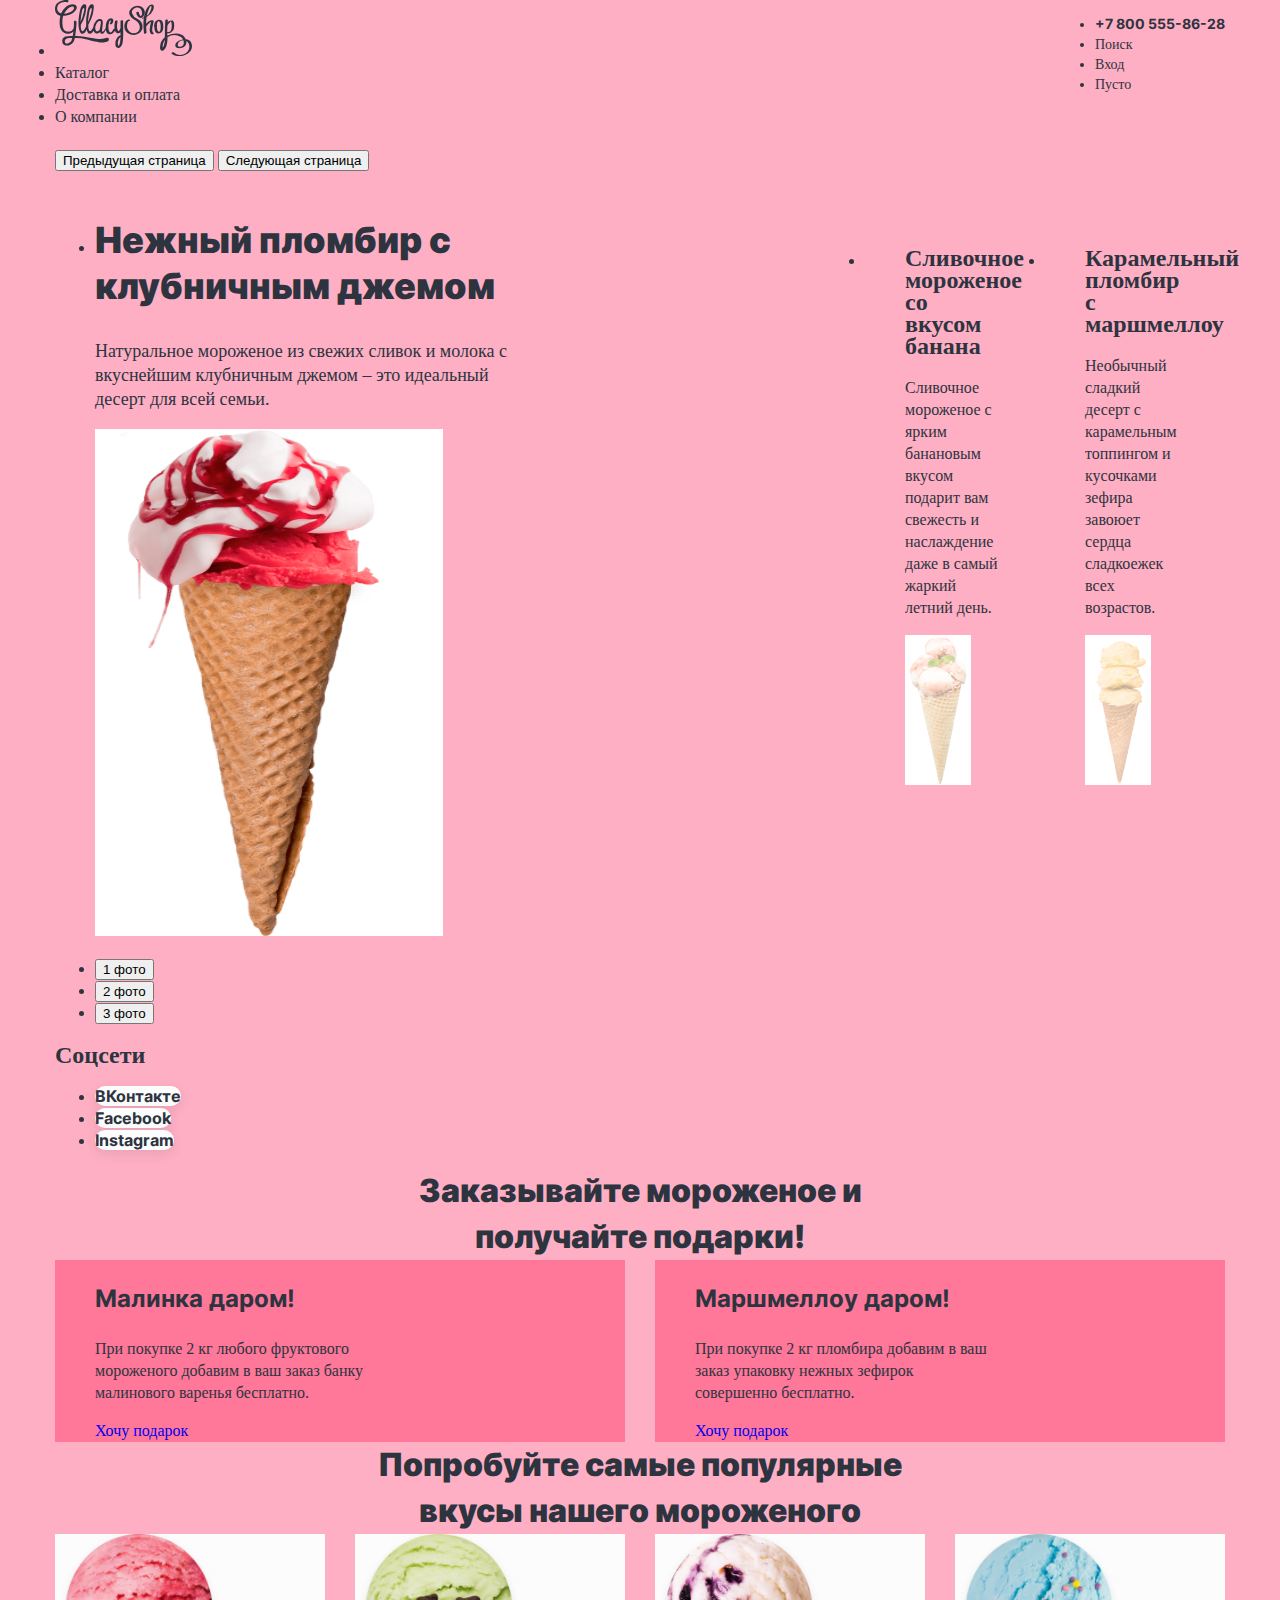
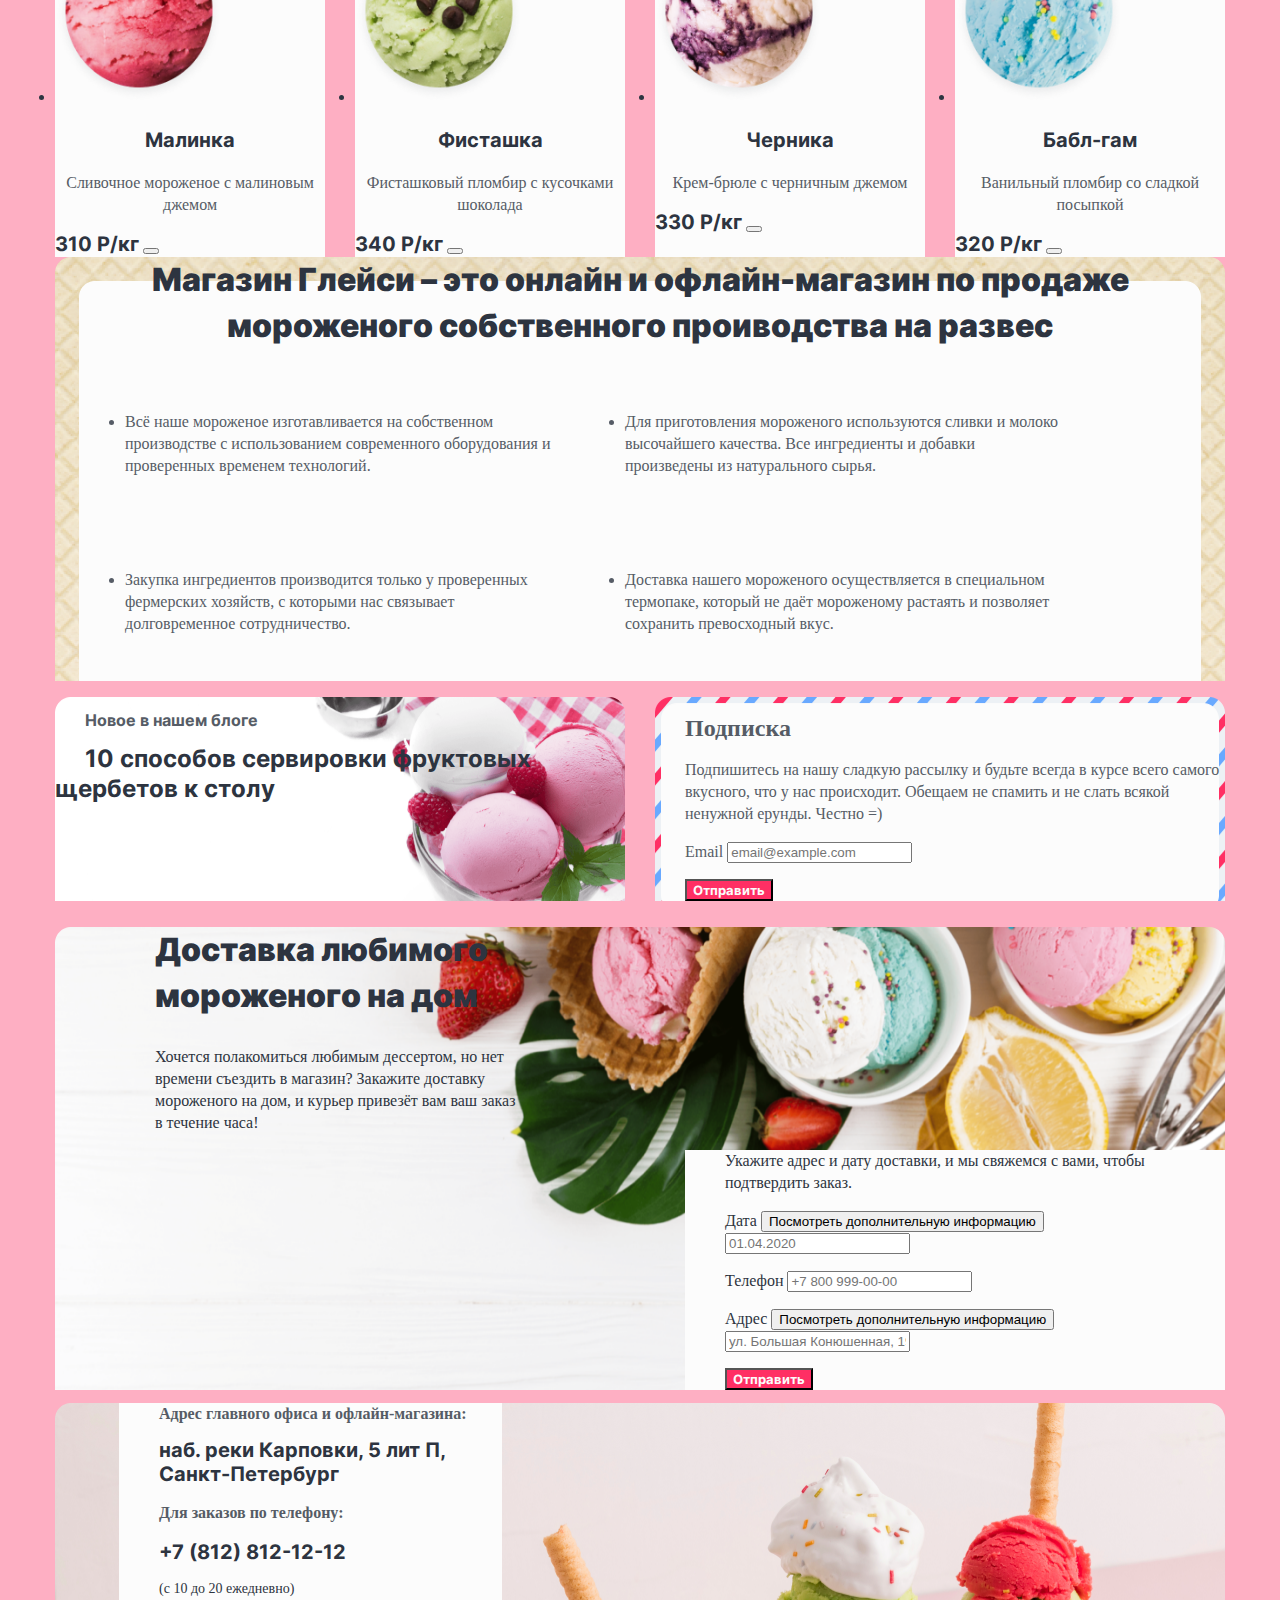
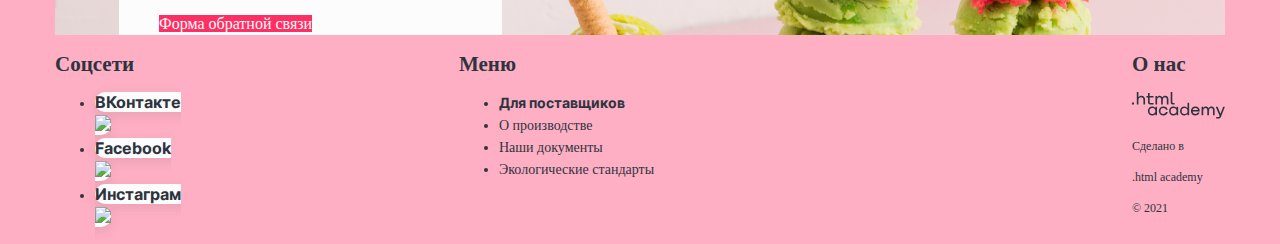
==== commit a2f6ce3f: "3 Commit" ====
--- a/index.html
+++ b/index.html
@@ -43,13 +43,14 @@
 	</nav>
 </header>
 
-<main class="main-index">
+<main class="main-container main-index">
+	<div class="page-container">
 	<h1 class="visially-hidden"></h1>
 	<section class="slider">
 		<button class="pagination-link-prev"><span class="visually-hidden">Предыдущая страница</span></button>
 		<button class="pagination-link-next"><span class="visually-hidden">Следующая страница</span></button>
 		<ul class="products">
-			<li class="products-item">
+			<li class="products-item-main">
 				<h2 class="slider-name">Нежный пломбир с клубничным джемом</h2>
 				<p class="slider-description">
 					Натуральное мороженое из свежих сливок и молока с вкуснейшим
@@ -124,9 +125,11 @@
 	</section>
 
 
-	<div class="banners"><section class="gifts">
-		<h2 class="banner-name">Заказывайте мороженое и получайте подарки!</h2>
-		
+	<div class="banners">
+		<h2 class="banner-name-gift">Заказывайте мороженое и получайте подарки!</h2>
+	</div>
+	<div class="gifts">
+		<section class="first-gift">
 		<h3 class="gift-name">Малинка даром!</h3>
 		<p class="first-gift-description">
 			При покупке 2 кг любого фруктового мороженого добавим в ваш заказ
@@ -143,7 +146,7 @@
 		<a class="second-gift-button" href="#">Хочу подарок</a>
 	  </section> </div>
 		<div>
-		<h2 class="banner-name">
+		<h2 class="banner-name-product">
 			Попробуйте самые популярные вкусы нашего мороженого
 		</h2>
 		<ul class="product-list">
@@ -157,6 +160,7 @@
 					Сливочное мороженое с малиновым джемом
 				</p>
 				<b class="product-card-price">310 Р/кг</b>
+				<button class="product-card-button"></button>
 			</li>
 			<li class="product-card">
 				<a class="product-card-link" href="product.html">
@@ -168,6 +172,7 @@
 					Фисташковый пломбир с кусочками шоколада
 				</p>
 				<b class="product-card-price">340 Р/кг</b>
+				<button class="product-card-button"></button>
 			</li>
 			<li class="product-card">
 				<a class="product-card-link" href="product.html">
@@ -179,6 +184,7 @@
 					Крем-брюле с черничным джемом
 				</p>
 				<b class="product-card-price">330 Р/кг</b>
+				<button class="product-card-button"></button>
 			</li>
 			<li class="product-card">
 				<a class="product-card-link" href="product.html">
@@ -190,6 +196,7 @@
 					Ванильный пломбир со сладкой посыпкой
 				</p>
 				<b class="product-card-price">320 Р/кг</b>
+				<button class="product-card-button"></button>
 			</li>
 		</ul>
 		</div>
@@ -229,11 +236,13 @@
 			</li>
 		</ul>
 	</section>
+	<div class="news-subscription">
 	<section class="news">
 		<h2 class="news-name">Новое в нашем блоге</h2>
 		<a class="news-example" href="#">10 способов сервировки фруктовых щербетов к столу</a>
 	</section>
 	<section class="subscription">
+		<div class="subscription-text">
 		<h2 class="visually-hidden">Подписка</h2>
 		<p class="subscription-description">
 			Подпишитесь на нашу сладкую рассылку и будьте всегда в курсе всего
@@ -257,15 +266,17 @@
 			<button class="button-to-send" type="submit">
 				<span class="visually-hidden">Отправить</span>
 			</button>
-		</form>
-	</section>
+		</form></div>
+	</section></div>
 	<section class="delivery">
+		<div class="delivery-text">
 		<h2 class="delivery-banner-name">Доставка любимого мороженого на дом</h2>
 		<p class="delivery-description">
 			Хочется полакомиться любимым дессертом, но нет времени съездить в
 			магазин? Закажите доставку мороженого на дом, и курьер привезёт вам
 			ваш заказ в течение часа!
-		</p>
+		</p></div>
+		<div class="form-delivery">
 		<p class="delivery-form">
 			Укажите адрес и дату доставки, и мы свяжемся с вами, чтобы подтвердить
 			заказ.
@@ -308,9 +319,10 @@
 				name="appointment-address"
 				placeholder="ул. Большая Конюшенная, 19/8"/>
 			</p>
-			<button class="button-to-send" type="submit">Отправить</button>
+			<button class="button-to-send" type="submit">Отправить</button></div>
 		</section>
 		<section class="contacts">
+			<div class="contacts-text">
 			<h2 class="contacts-name">Адрес главного офиса и офлайн-магазина:</h2>
 			<address class="contacts-address">
 				наб. реки Карповки, 5 лит П, Санкт-Петербург
@@ -319,10 +331,12 @@
 		<a class="contacts-phone" href="tel:+78128121212">+7 (812) 812-12-12</a>
 		<p class="contacts-phone-time">(с 10 до 20 ежедневно)</p>
 		<a class="button-feedback" href="#">Форма обратной связи</a>
-	</section>
+	</div></section>
+</div>
 </main>
 
 <footer class="page-footer">
+	<div class="page-footer-container">
 	<section class="footer-social">
 		<h2 class="visially-hidden">Соцсети</h2>
 		<ul class="footer-social-list">
@@ -367,8 +381,10 @@
 		<h2 class="visially-hidden">О нас</h2>
 		<a class="about-logo" href="https://htmlacademy.ru/">
 		<img class="about-logo" src="img/logo_htmlacademy.svg" width="93" height="26.71" alt="Логотип"></a>
-		<a class="about-text">Сделано в .html academy © 2021</a>
-	</section>
+		<p class="made-in">Сделано в </p>
+		<a class="about-text" href="https://htmlacademy.ru/">.html academy</a>
+		<p class="made-in"> © 2021</p>
+	</section></div>
 </footer>
 </body>
 </html>
--- a/styles.css
+++ b/styles.css
@@ -19,12 +19,20 @@
     src: url("fonts/Inter-Black.ttf") format("woff2");
     font-display: swap;
 }
+html {
+    height: 100%;
+}
 body {
+    margin: 0;
+    display: flex;
+    flex-direction: column;
+    min-height: 100%;
     font-family: "Inter";
     font-size: 16px;
     line-height: 22px;
     background-color: #FCFCFC;
     color: #565C66;
+
 }
 .button {    
     font-family: "Inter-Bold";
@@ -41,6 +49,16 @@
     color: #2D3440;
     background: #FEAFC3;
 }
+.navigation {
+    display: flex;
+    width: 1170px;
+    margin: 0 auto;
+}
+.navigation-list {
+    margin: 0;
+    padding: 0;
+    width: 400px;
+}
 .navigation-link {
     line-height: 20px;
     font-weight: 400;
@@ -48,6 +66,8 @@
     color: #2D3440;
 }
 .navigation-user {
+    max-width: 420px;
+    margin-left: auto;
     line-height: 20px;
     font-weight: 400;
     font-size: 14px;
@@ -63,6 +83,9 @@
     text-decoration: none;
     color: #2D3440;
 }
+.main-container {
+    flex-grow: 1;
+}
 .main-index {
     background-image: url("img/pink-fon.png");
     color: #2D3440;
@@ -74,27 +97,62 @@
     color: #2D3440;
     background: #FEAFC3;
 }
+.page-container {
+    width: 1170px;
+    margin: 0 auto;
+}
+.products {
+    display: flex;
+    justify-content: space-between;
+}
+.products-item-main {
+    width: 818px;
+}
+.products-item {
+    width: 100px;
+    padding: 40px;
+}
 .slider-name {
     font-family: "Inter-Black";
     line-height: 46px;
     font-weight: 900;
     font-size: 36px;
     text-decoration: none;
+    width: 470px;
 }
 .slider-description {
     line-height: 24px;
     font-size: 18px;
     text-decoration: none;
-}
-.banner-name {
+    width: 414px;
+}
+.slider-image {
+    width: 348px;
+}
+.banner-name-gift {
     font-family: "Inter-Black";
     line-height: 46px;
     font-size: 32px;
     text-decoration: none;
     text-align: center;
-}
-.banners {
+    display: block;
+    margin: 0 auto;
+    width: 443px;
+}
+.gifts {
+    display: flex;
+    justify-content: space-between;
+}
+.first-gift {
+    width: 570px;
+    padding-left: 40px;
     background: #FF7799;
+}
+.second-gift {
+    width: 570px;
+    padding-left: 40px;
+    background: #FF7799;
+    margin-left: 30px;
 }
 .gift-name {
     font-family: "Inter-Bold";
@@ -102,8 +160,32 @@
     font-size: 24px;
     text-decoration: none;
 }
+.first-gift-description {
+    width: 321px;
+}
+.second-gift-description {
+    width: 294px;
+}
+.banner-name-product {
+    font-family: "Inter-Black";
+    line-height: 46px;
+    font-size: 32px;
+    text-decoration: none;
+    text-align: center;
+    display: block;
+    margin: 0 auto;
+    width: 527px;
+}
+.product-list {
+    display: flex;
+    flex-wrap: wrap;
+    justify-content: space-between;
+    margin: 0;
+    padding: 0;
+}
 .product-card {
     background: #FCFCFC;
+    width: 270px;
 }
 .product-card-item {
     font-family: "Inter-Bold";
@@ -124,6 +206,9 @@
     line-height: 24px;
     font-size: 20px;
 }
+.product-card-image {
+    margin: 0 auto;
+}
 .advantages {
     background-image: url("img/advantages-fon.png");
     color: #565C66;
@@ -134,13 +219,27 @@
     line-height: 46px;
     font-size: 32px; 
     color: #2D3440;
+    text-align: center;
+    width: 995px;
+    margin: 0 auto;
 }
 .advantages-list {
     line-height: 22px;
     font-size: 16px; 
+    display: flex;
+    flex-wrap: wrap;
+}
+.advantages-item {
+    width: 440px;
+    margin: 30px;
 }
 a {
     text-decoration: none;
+}
+.news-subscription {
+    display: flex;
+    justify-content: space-between;
+    width: 1170px;
 }
 .news {
     background-image: url("img/news-fon.png");
@@ -148,19 +247,27 @@
     font-family: "Inter-Bold";
     font-size: 24px;
     line-height: 30px;
+    width: 570px;
 }
 .news-name {
     font-size: 16px;
     line-height: 20px;
     color: #565C66;
+    margin-left: 30px;
 }
 .news-example {
     font-family: "Inter-Bold";
     color: #2D3440;
+    width: 303px;
+    margin-left: 30px;
 }
 .subscription {
     background-image: url("img/mail-fon.png");
     color: #565C66;
+    width: 570px;
+}
+.subscription-text {
+    margin-left: 30px;
 }
 .button-to-send {
     font-family: "Inter-Bold";
@@ -169,12 +276,26 @@
 }
 .delivery {
     background-image: url("img/delivery-fon.png");
+}
+.delivery-text {
+    margin-left: 100px;
 }
 .delivery-banner-name {
     font-weight: 900;
     font-size: 32px;
     line-height: 46px;
     color: #2D3440;
+    width: 356px;
+    font-family: "Inter-Black";
+}
+.delivery-description {
+    width: 371px;
+}
+.form-delivery {
+    width: 500px;
+    margin-left: auto;
+    background-color: #FCFCFC;
+    padding-left: 40px;
 }
 .appointment-form {
     font-family: "Inter-Bold";
@@ -190,7 +311,12 @@
 }
 .contacts {
     background-image: url("img/address.png");
+}
+.contacts-text {
     background-color: #FCFCFC;
+    width: 343px;
+    margin-left: 64px;
+    padding-left: 40px;
 }
 .contacts-name {
     font-size: 16px;
@@ -228,16 +354,37 @@
     color: #2D3440;
     background-color: #FEAFC3;
   }
+.page-footer-container {
+    display: flex;
+    width: 1170px;
+    margin: 0 auto;
+  }
+.footer-social {
+    width: 104px;
+    margin-right: 300px;
+}
+.footer-menu {
+    width: 360px;
+}
   .footer-menu-link {
     color: #2D3440;
   }
 .footer-menu-link-bold {
     font-family: "Inter-Bold";
     color: #2D3440;
+}
+.made-in {
+    font-size: 12px;
+    line-height: 16px;
+}
+.about {
+    margin-left: auto;
+    max-width: 190px;
 }
 .about-text {
     font-size: 12px;
     line-height: 16px;
+    color: #2D3440;
 }
 .inner-header-title {
     font-size: 16px;
@@ -259,24 +406,38 @@
     font-size: 14px;
     line-height: 20px;
 }
+.breadcrumbs-link-underlined {
+    color: inherit;
+    text-decoration: underline;
+  }
 .breadcrumbs-link {
     color: inherit;
-    text-decoration: underline;
-  }
-.breadcrumbs-link {
-    color: inherit;
-  }
-.catalog-products {
+  }
+.catalog-filter-title {
+    font-size: 14px;
+    line-height: 20px;
+}
+.control {
     background: #FCFCFC;
     opacity: 0.3;
-  }
+    font-size: 14px;
+    line-height: 20px;
+    color: #2D3440;
+  }
+.button-catalog {
+    color: #2D3440;
+    font-family: "Inter-Bold";
+    font-size: 14px;
+    line-height: 20px;
+    background: rgba(252, 252, 252, 0.3);
+}
 .button-pagination-show-more {
     background: #FCFCFC;
     font-family: "Inter-Bold";
     font-size: 16px;
     line-height: 20px;
 }
-.pagination {
+.pagination-link {
     color: #2D3440;
     font-size: 16px;
     line-height: 20px;
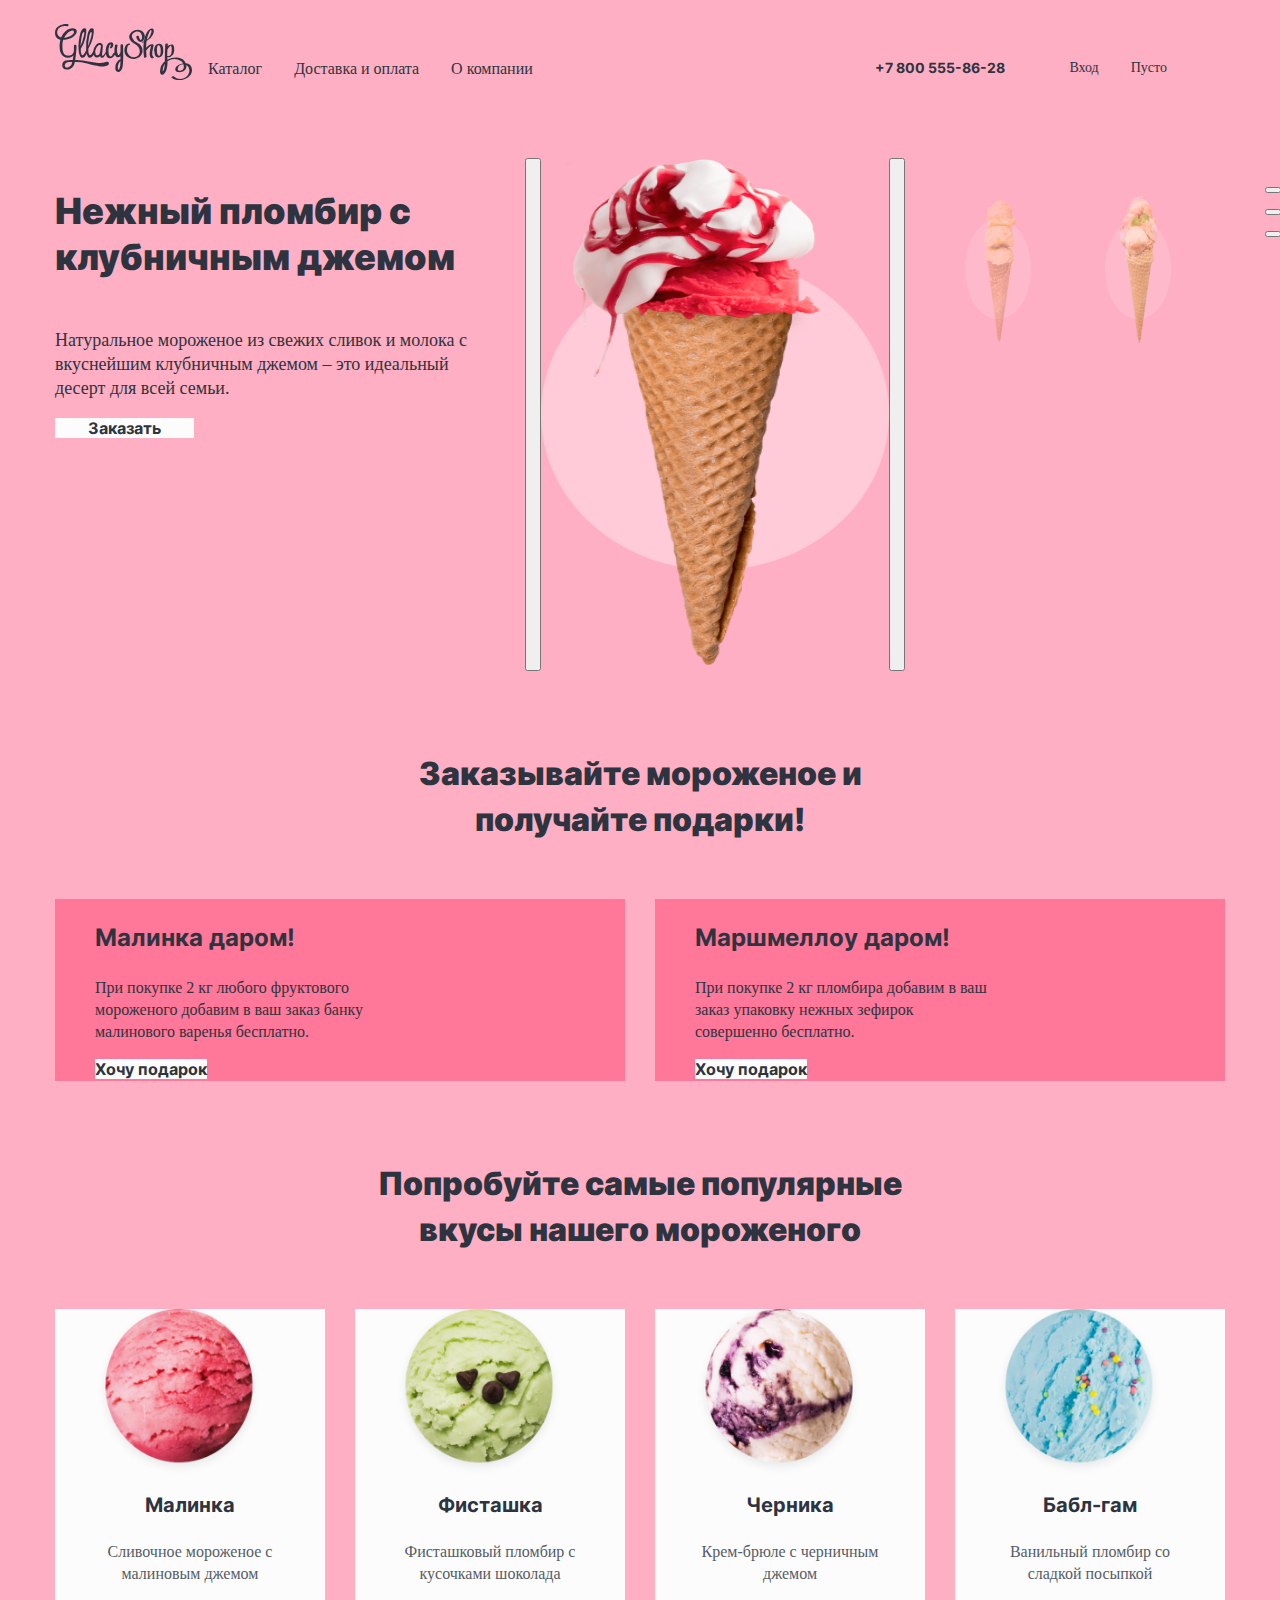
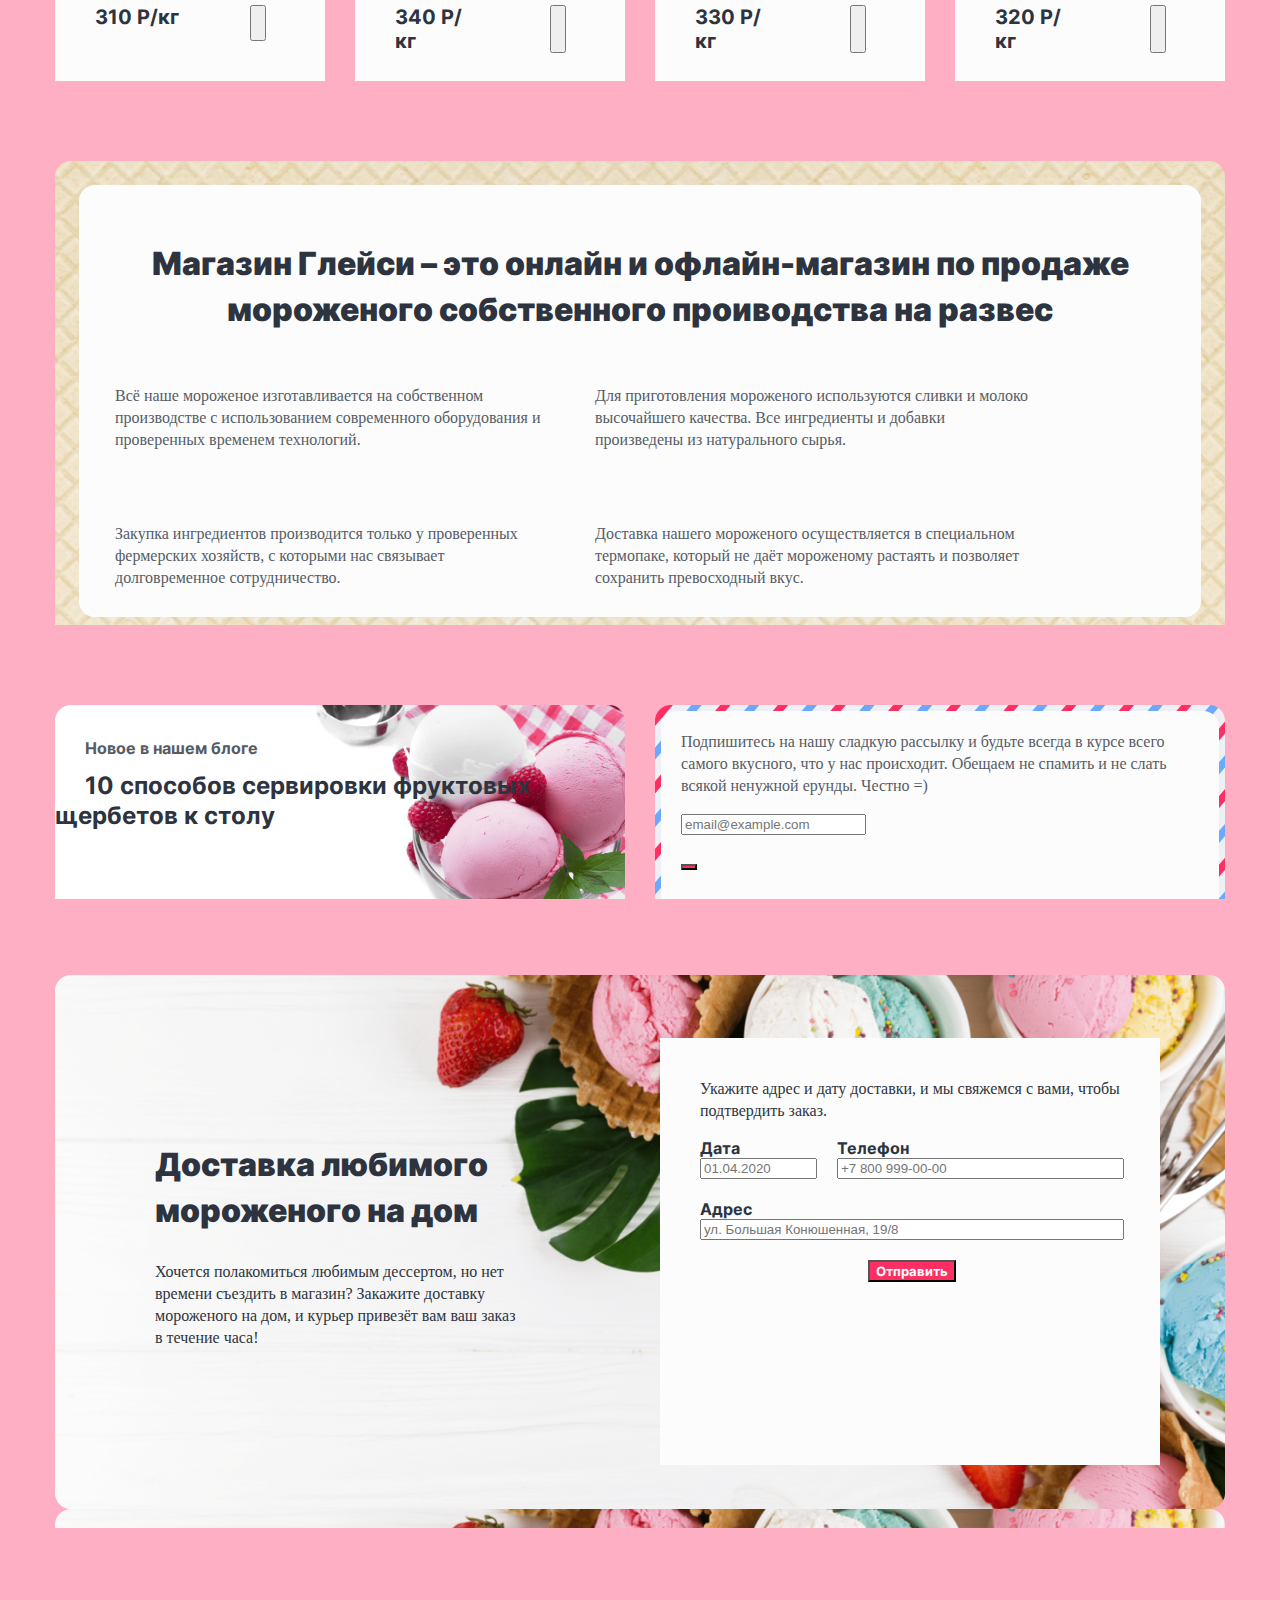
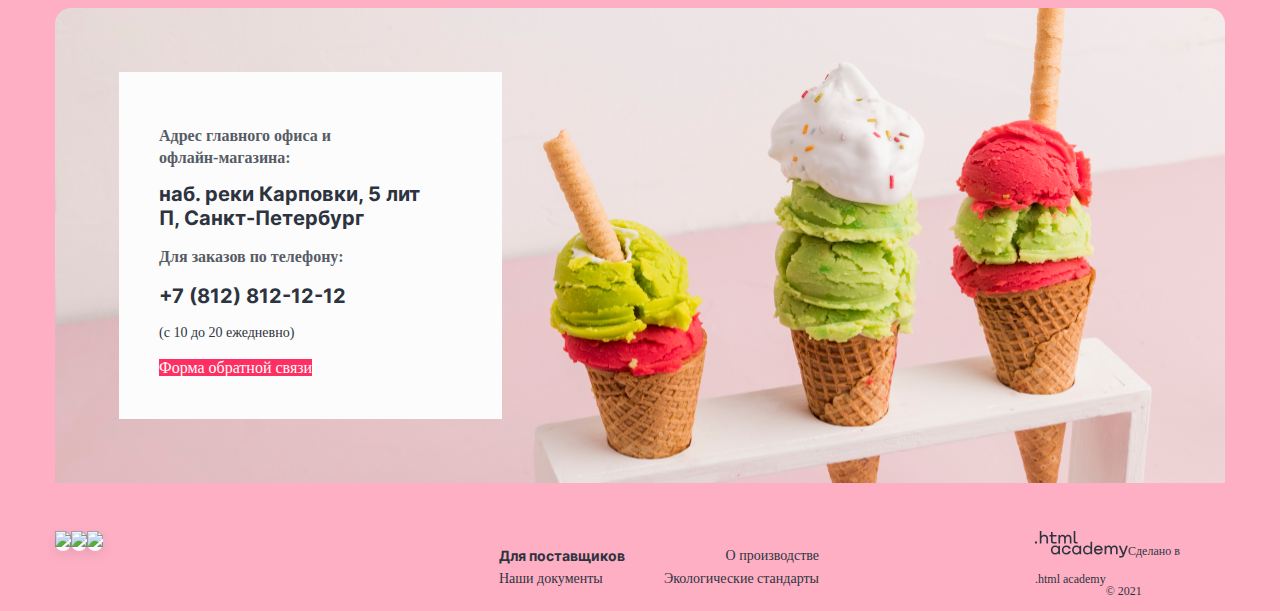
==== commit cab13ab5: "Commit" ====
--- a/index.html
+++ b/index.html
@@ -9,11 +9,9 @@
 <body>
 <header class="page-header">
 	<nav class="navigation">
+		<a class="navigation-logo" href="gllacy-shop.html">
+					<img class="logo" src="img/main logo.svg" width="137" height="56" alt="Gllacy shop"></a>
 		<ul class="navigation-list">
-			<li class="navigation-item">
-				<a class="navigation-link-main" href="gllacy-shop.html">
-					<img class="logo" src="img/main logo.svg" width="137" height="56" alt="Gllacy shop"></a>
-			</li>
 			<li class="navigation-item">
 				<a class="navigation-link" href="catalog.html">Каталог</a>
 			</li>
@@ -45,39 +43,40 @@
 
 <main class="main-container main-index">
 	<div class="page-container">
-	<h1 class="visially-hidden"></h1>
+	<h1 class="visually-hidden"></h1>
 	<section class="slider">
-		<button class="pagination-link-prev"><span class="visually-hidden">Предыдущая страница</span></button>
-		<button class="pagination-link-next"><span class="visually-hidden">Следующая страница</span></button>
-		<ul class="products">
-			<li class="products-item-main">
+		<div class="products-item-main">
 				<h2 class="slider-name">Нежный пломбир с клубничным джемом</h2>
 				<p class="slider-description">
 					Натуральное мороженое из свежих сливок и молока с вкуснейшим
-					клубничным джемом – это идеальный десерт для всей семьи.
-				</p>
+					клубничным джемом – это идеальный десерт для всей семьи.</p>
+				<a class="button-order" href="#">Заказать</a>	
+				</div>
+				<button class="pagination-link-prev"><span class="visually-hidden">Предыдущая страница</span></button>
+				<div class="product-image">
 				<a class="products-card-link" href="product.html">
-					<img class="slider-image" src="img/slider-image 1.jpg" alt="Мороженое" width="306" height="507"/>
+					<img class="slider-image" src="img/slider-image 1.png" alt="Мороженое" width="306" height="507"/>
+				</a>
+			</div>
+			<button class="pagination-link-next"><span class="visually-hidden">Следующая страница</span></button>
+			<ul class="products">
+			<li class="products-item">
+				<h2 class="visually-hidden">Сливочное мороженое со вкусом банана</h2>
+				<p class="visually-hidden">
+					Сливочное мороженое с ярким банановым вкусом подарит вам свежесть и наслаждение даже в самый жаркий летний день. 
+				</p>
+				<a class="products-card-link" href="product.html">
+					<img class="product-image" src="img/slider-image 2.png" width="66" height="150" alt="Мороженое" />
 				</a>
 				<a class="button-order" href="#"></a>
 			</li>
 			<li class="products-item">
-				<h2 class="visially-hidden">Сливочное мороженое со вкусом банана</h2>
-				<p class="visially-hidden">
-					Сливочное мороженое с ярким банановым вкусом подарит вам свежесть и наслаждение даже в самый жаркий летний день. 
+				<h2 class="visually-hidden">Карамельный пломбир с маршмеллоу</h2>
+				<p class="visually-hidden">
+					Необычный сладкий десерт с карамельным топпингом и кусочками зефира завоюет сердца сладкоежек всех возрастов.
 				</p>
 				<a class="products-card-link" href="product.html">
-					<img class="product-card-image" src="img/slider-image 2.jpg" width="66" height="150" alt="Мороженое" />
-				</a>
-				<a class="button-order" href="#"></a>
-			</li>
-			<li class="products-item">
-				<h2 class="visially-hidden">Карамельный пломбир с маршмеллоу</h2>
-				<p class="visially-hidden">
-					Необычный сладкий десерт с карамельным топпингом и кусочками зефира завоюет сердца сладкоежек всех возрастов.
-				</p>
-				<a class="products-card-link" href="product.html">
-					<img class="product-card-image" src="img/slider-image 3.jpg" width="66" height="150" alt="Мороженое" />
+					<img class="product-card-image" src="img/slider-image 3.png" width="66" height="150" alt="Мороженое" />
 				</a>
 				<a class="button-order" href="#"></a>
 			</li>
@@ -135,7 +134,7 @@
 			При покупке 2 кг любого фруктового мороженого добавим в ваш заказ
 			банку малинового варенья бесплатно.
 		</p>
-		<a class="first-gift-button" href="#">Хочу подарок</a>
+		<a class="gift-button" href="#">Хочу подарок</a>
 	</section>
 	<section class="second-gift">
 		<h3 class="gift-name">Маршмеллоу даром!</h3>
@@ -143,7 +142,7 @@
 			При покупке 2 кг пломбира добавим в ваш заказ упаковку нежных зефирок
 			совершенно бесплатно.
 		</p>
-		<a class="second-gift-button" href="#">Хочу подарок</a>
+		<a class="gift-button" href="#">Хочу подарок</a>
 	  </section> </div>
 		<div>
 		<h2 class="banner-name-product">
@@ -152,9 +151,8 @@
 		<ul class="product-list">
 			<li class="product-card">
 				<a class="product-card-link" href="product.html">
-					<img class="product-card-image" src="img/product-thing 1.png" width="168" height="168" alt="">
+					<img class="product-card-image" src="img/product-thing 1.png" width="168" height="168" alt=""></a>
 					<h3 class="product-card-item">Малинка</h3>
-				</a>
 				<a class="product-to-buy" href=""></a>
 				<p class="product-card-description">
 					Сливочное мороженое с малиновым джемом
@@ -164,9 +162,8 @@
 			</li>
 			<li class="product-card">
 				<a class="product-card-link" href="product.html">
-					<img class="product-card-image" src="img/product-thing 2.png" width="168" height="168" alt="">
+					<img class="product-card-image" src="img/product-thing 2.png" width="168" height="168" alt=""></a>
 					<h3 class="product-card-item">Фисташка</h3>
-				</a>
 				<a class="product-to-buy" href=""></a>
 				<p class="product-card-description">
 					Фисташковый пломбир с кусочками шоколада
@@ -176,9 +173,8 @@
 			</li>
 			<li class="product-card">
 				<a class="product-card-link" href="product.html">
-					<img class="product-card-image" src="img/product-thing 3.png" width="168" height="168" alt="">
+					<img class="product-card-image" src="img/product-thing 3.png" width="168" height="168" alt=""></a>
 					<h3 class="product-card-item">Черника</h3>
-				</a>
 				<a class="product-to-buy" href=""></a>
 				<p class="product-card-description">
 					Крем-брюле с черничным джемом
@@ -188,9 +184,8 @@
 			</li>
 			<li class="product-card">
 				<a class="product-card-link" href="product.html">
-					<img class="product-card-image" src="img/product-thing 4.png" width="168" height="168" alt="">
+					<img class="product-card-image" src="img/product-thing 4.png" width="168" height="168" alt=""></a>
 					<h3 class="product-card-item">Бабл-гам</h3 >
-				</a>
 				<a class="product-to-buy" href=""></a>
 				<p class="product-card-description">
 					Ванильный пломбир со сладкой посыпкой
@@ -284,8 +279,8 @@
 		<form
 			class="appointment-form"
 			action="https://echo.htmlacademy.ru/"
-			method="post"></form>
-		<p class="appointment-form-date">
+			method="post">
+		<p class="field-group appointment-form-date">
 			<span class="form-label form-label-icon">
 				<label for="appointment-form-element">Дата</label>
 				<button class="info" type="button">
@@ -298,7 +293,7 @@
 				name="appointment-date"
 				placeholder="01.04.2020"/>
 			</p>
-			<p class="appointment-form-phone">
+			<p class="field-group appointment-form-phone">
 				<label for="appointment-form-element"> Телефон </label>
 				<input
 				type="text"
@@ -306,7 +301,7 @@
 				name="appointment-phone"
 				placeholder="+7 800 999-00-00"/>
 			</p>
-			<p class="appointment-form-address">
+			<p class="field-group appointment-form-address">
 				<span class="form-label form-label-icon">
 					<label for="appointment-form-element"> Адрес</label>
 					<button class="info" type="button">
@@ -319,7 +314,7 @@
 				name="appointment-address"
 				placeholder="ул. Большая Конюшенная, 19/8"/>
 			</p>
-			<button class="button-to-send" type="submit">Отправить</button></div>
+			<button class="button-to-send appointment-button" type="submit">Отправить</button></form></div>
 		</section>
 		<section class="contacts">
 			<div class="contacts-text">
@@ -338,7 +333,7 @@
 <footer class="page-footer">
 	<div class="page-footer-container">
 	<section class="footer-social">
-		<h2 class="visially-hidden">Соцсети</h2>
+		<h2 class="visually-hidden">Соцсети</h2>
 		<ul class="footer-social-list">
 			<li class="footer-social-item">
 				<a class="button" href="#">
@@ -361,7 +356,7 @@
 		</ul>
 	</section>
 	<section class="footer-menu">
-		<h2 class="visially-hidden">Меню</h2>
+		<h2 class="visually-hidden">Меню</h2>
 		<ul class="footer-menu-list">
 			<li class="footer-menu-item">
 				<a class="footer-menu-link-bold" href="#">Для поставщиков</a>
@@ -378,7 +373,7 @@
 		</ul>
 	</section>
 	<section class="about">
-		<h2 class="visially-hidden">О нас</h2>
+		<h2 class="visually-hidden">О нас</h2>
 		<a class="about-logo" href="https://htmlacademy.ru/">
 		<img class="about-logo" src="img/logo_htmlacademy.svg" width="93" height="26.71" alt="Логотип"></a>
 		<p class="made-in">Сделано в </p>
--- a/styles.css
+++ b/styles.css
@@ -32,7 +32,16 @@
     line-height: 22px;
     background-color: #FCFCFC;
     color: #565C66;
-
+}
+.visually-hidden {
+    position: absolute;
+    width: 1px;
+    height: 1px;
+    margin: -1px;
+    padding: 0;
+    border: 0;
+    clip: rect(0 0 0 0);
+    overflow: hidden;
 }
 .button {    
     font-family: "Inter-Bold";
@@ -53,17 +62,27 @@
     display: flex;
     width: 1170px;
     margin: 0 auto;
+}
+.navigation-logo {
+    margin-top: 24px;
+    display: flex;
+    width: 137px;
 }
 .navigation-list {
     margin: 0;
     padding: 0;
     width: 400px;
+    list-style-type: none;
+    display: flex;
+    flex-wrap: wrap;
+    margin-top: 42px;
 }
 .navigation-link {
     line-height: 20px;
     font-weight: 400;
     text-decoration: none;
     color: #2D3440;
+    
 }
 .navigation-user {
     max-width: 420px;
@@ -72,11 +91,23 @@
     font-weight: 400;
     font-size: 14px;
     text-decoration: none;
+    list-style-type: none;
+    display: flex;
+    margin: 42px;
+    margin-left: auto;
+    flex-wrap: wrap;
+}
+.navigation-user .navigation-link {
+    min-width: 15px;
+    min-height: 15px;
 }
 .navigation-link-active {
     background: #FF4A78;
     color: #FCFCFC;
 }
+.navigation-item {
+    margin: 16px;
+}
 .contacs-phone {
     font-family: "Inter-Bold";
     line-height: 20px;
@@ -85,6 +116,8 @@
 }
 .main-container {
     flex-grow: 1;
+    padding-top: 21px;
+    padding-bottom: 48px;
 }
 .main-index {
     background-image: url("img/pink-fon.png");
@@ -96,22 +129,30 @@
 .main-inner {
     color: #2D3440;
     background: #FEAFC3;
+    padding-bottom: 40px;
 }
 .page-container {
     width: 1170px;
     margin: 0 auto;
 }
+.slider {
+    display: flex;
+}
 .products {
     display: flex;
     justify-content: space-between;
+    list-style-type: none;
 }
 .products-item-main {
     width: 818px;
+    display: flex;
+    flex-direction: column;
 }
 .products-item {
     width: 100px;
-    padding: 40px;
-}
+    padding: 20px;
+}
+
 .slider-name {
     font-family: "Inter-Black";
     line-height: 46px;
@@ -126,8 +167,23 @@
     text-decoration: none;
     width: 414px;
 }
+.button-order {
+    color: #2D3440;
+    background: #FCFCFC;
+    font-family: "Inter-Bold";
+    font-size: 16px;
+    line-height: 20px;
+    text-align: center;
+    width: 139px;
+}
 .slider-image {
     width: 348px;
+}
+.slider-pagination {
+    list-style-type: none;
+}
+.social-list {
+    list-style-type: none;
 }
 .banner-name-gift {
     font-family: "Inter-Black";
@@ -138,10 +194,12 @@
     display: block;
     margin: 0 auto;
     width: 443px;
+    margin-top: 80px;
 }
 .gifts {
     display: flex;
     justify-content: space-between;
+    margin-top: 56px;
 }
 .first-gift {
     width: 570px;
@@ -166,6 +224,14 @@
 .second-gift-description {
     width: 294px;
 }
+.gift-button {
+    color: #2D3440;
+    background: #FCFCFC;
+    font-family: "Inter-Bold";
+    font-size: 16px;
+    line-height: 20px;
+    text-align: center;
+}
 .banner-name-product {
     font-family: "Inter-Black";
     line-height: 46px;
@@ -175,17 +241,31 @@
     display: block;
     margin: 0 auto;
     width: 527px;
+    margin-top: 80px;
+    margin-bottom: 56px;
 }
 .product-list {
-    display: flex;
-    flex-wrap: wrap;
-    justify-content: space-between;
+    display: grid;
+    list-style-type: none;
     margin: 0;
     padding: 0;
+    grid-template-columns: 270px 270px 270px 270px;
+    gap: 40px 30px;
+    margin-bottom: 16px;
 }
 .product-card {
     background: #FCFCFC;
     width: 270px;
+    display: grid;
+    grid-template-rows: 168px min-content min-content auto auto 28px;
+    grid-template-columns: 40px 85px 32px 40px;
+}
+
+.product-card-description,
+.product-card-link,
+.product-card-item {
+  grid-column: 2 / 4;
+  min-width: 190px;
 }
 .product-card-item {
     font-family: "Inter-Bold";
@@ -194,17 +274,25 @@
     text-align: center;
     color: #2D3440;
     text-decoration: none;
-}
+    margin-top: 16px;
+    margin-bottom: 8px;
+}   
 .product-card-description {
     line-height: 22px;
     font-size: 16px;
     text-align: center;
     color: #565C66;
+    margin-bottom: 20px;
 }
 .product-card-price {
     font-family: "Inter-Bold";
     line-height: 24px;
     font-size: 20px;
+    grid-column: 2 / 3;
+}
+.product-card-button {
+    grid-column: 3 / 4;
+    margin-left: 70px;
 }
 .product-card-image {
     margin: 0 auto;
@@ -213,6 +301,7 @@
     background-image: url("img/advantages-fon.png");
     color: #565C66;
     background-size: 100% auto;
+    margin-top: 80px;
 }
 .advantage-name {
     font-family: "Inter-Black";
@@ -222,16 +311,19 @@
     text-align: center;
     width: 995px;
     margin: 0 auto;
+    padding-top: 80px;
 }
 .advantages-list {
     line-height: 22px;
     font-size: 16px; 
     display: flex;
     flex-wrap: wrap;
+    list-style-type: none;
+    
 }
 .advantages-item {
     width: 440px;
-    margin: 30px;
+    padding: 20px;
 }
 a {
     text-decoration: none;
@@ -240,6 +332,7 @@
     display: flex;
     justify-content: space-between;
     width: 1170px;
+    margin-top: 80px;
 }
 .news {
     background-image: url("img/news-fon.png");
@@ -254,11 +347,12 @@
     line-height: 20px;
     color: #565C66;
     margin-left: 30px;
+    margin-top: 33px;
 }
 .news-example {
     font-family: "Inter-Bold";
     color: #2D3440;
-    width: 303px;
+    width: 64px;
     margin-left: 30px;
 }
 .subscription {
@@ -267,7 +361,10 @@
     width: 570px;
 }
 .subscription-text {
-    margin-left: 30px;
+    margin: 26px;
+}
+.subscription-decription {
+    width: 506px;
 }
 .button-to-send {
     font-family: "Inter-Bold";
@@ -276,9 +373,13 @@
 }
 .delivery {
     background-image: url("img/delivery-fon.png");
+    display: flex;
+    margin-top: 76px;
 }
 .delivery-text {
     margin-left: 100px;
+    margin-bottom: 163px;
+    margin-right: 71px;
 }
 .delivery-banner-name {
     font-weight: 900;
@@ -287,6 +388,7 @@
     color: #2D3440;
     width: 356px;
     font-family: "Inter-Black";
+    margin-top: 167px;
 }
 .delivery-description {
     width: 371px;
@@ -295,33 +397,59 @@
     width: 500px;
     margin-left: auto;
     background-color: #FCFCFC;
-    padding-left: 40px;
+    margin: 63px;
 }
 .appointment-form {
     font-family: "Inter-Bold";
     font-size: 16px;
     line-height: 20px;
     color: #2D3440;
+    display: grid;
+    grid-template-columns: 117px 287px;
+    gap: 20px;
+    margin-left: 40px;
+}
+.field-group {
+    margin: 0;
+    display: flex;
+    flex-direction: column;
+}
+.appointment-form .info {
+    display: none;
+}
+.delivery-form {
+    margin-left: 40px;
+    margin-top: 40px;
 }
 .appointment-form-element {
     font-family: "Inter-Bold";
     font-size: 16px;
     line-height: 20px;
     color: #2D3440;
+}
+.appointment-form-address 
+{
+    grid-column: 1 / -1;
+}
+.appointment-button {
+    grid-column: 1 / -1;
+  justify-self: center;
 }
 .contacts {
     background-image: url("img/address.png");
+    margin-top: 80px;
+    padding: 64px;
 }
 .contacts-text {
     background-color: #FCFCFC;
-    width: 343px;
-    margin-left: 64px;
-    padding-left: 40px;
+    width: 303px;
+    padding: 40px;
 }
 .contacts-name {
     font-size: 16px;
     line-height: 22px;
     color: #565C66;
+    width: 179px;
 }
 .contacts-address {
     font-style: normal;
@@ -329,6 +457,7 @@
     font-size: 20px;
     line-height: 24px;
     color: #2D3440;
+    width: 263px;
 }
 .contacts-phone-name {
     font-size: 16px;
@@ -353,18 +482,31 @@
     font-size: 14px;
     color: #2D3440;
     background-color: #FEAFC3;
+    display: flex;
   }
 .page-footer-container {
     display: flex;
     width: 1170px;
     margin: 0 auto;
   }
-.footer-social {
+.footer-social-list {
     width: 104px;
-    margin-right: 300px;
+    list-style-type: none;
+    display: flex;
+    margin: 0;
+    padding: 0;
+    
 }
 .footer-menu {
     width: 360px;
+    margin-left: 300px;
+    
+}
+.footer-menu-list {
+    display: flex;
+    list-style-type: none;
+    flex-wrap: wrap;
+    justify-content: space-between;
 }
   .footer-menu-link {
     color: #2D3440;
@@ -380,6 +522,8 @@
 .about {
     margin-left: auto;
     max-width: 190px;
+    display: flex;
+    flex-wrap: wrap;
 }
 .about-text {
     font-size: 12px;
@@ -405,6 +549,11 @@
     font-family: "Inter-Bold";
     font-size: 14px;
     line-height: 20px;
+    display: flex;
+    flex-wrap: wrap;
+    list-style-type: none;
+    padding: 0;
+    margin: 0;
 }
 .breadcrumbs-link-underlined {
     color: inherit;
@@ -413,6 +562,23 @@
 .breadcrumbs-link {
     color: inherit;
   }
+.filter-sort {
+    width: 807px;
+    display: grid;
+    grid-template-columns: 196px 196px 367px;
+    gap: 24px;
+}    
+.catalog-filter,
+.catalog-filter-filler {
+    grid-column: 1 / 2;
+}
+.catalog-filter-price {
+    grid-column: 2 / 3;
+}
+.catalog-filter-richness {
+    grid-column: 3 / 4;
+    justify-self: start;
+}
 .catalog-filter-title {
     font-size: 14px;
     line-height: 20px;
@@ -431,11 +597,25 @@
     line-height: 20px;
     background: rgba(252, 252, 252, 0.3);
 }
+.button-pagination {
+    margin-top: 16px;
+    display: flex;
+    padding: 41px;
+}
 .button-pagination-show-more {
     background: #FCFCFC;
     font-family: "Inter-Bold";
     font-size: 16px;
     line-height: 20px;
+}
+.pagination {
+    display: flex;
+    flex-wrap: wrap;
+    list-style-type: none;
+    justify-content: flex-end;
+}
+.pagination-item {
+    margin-right: 16px;
 }
 .pagination-link {
     color: #2D3440;
